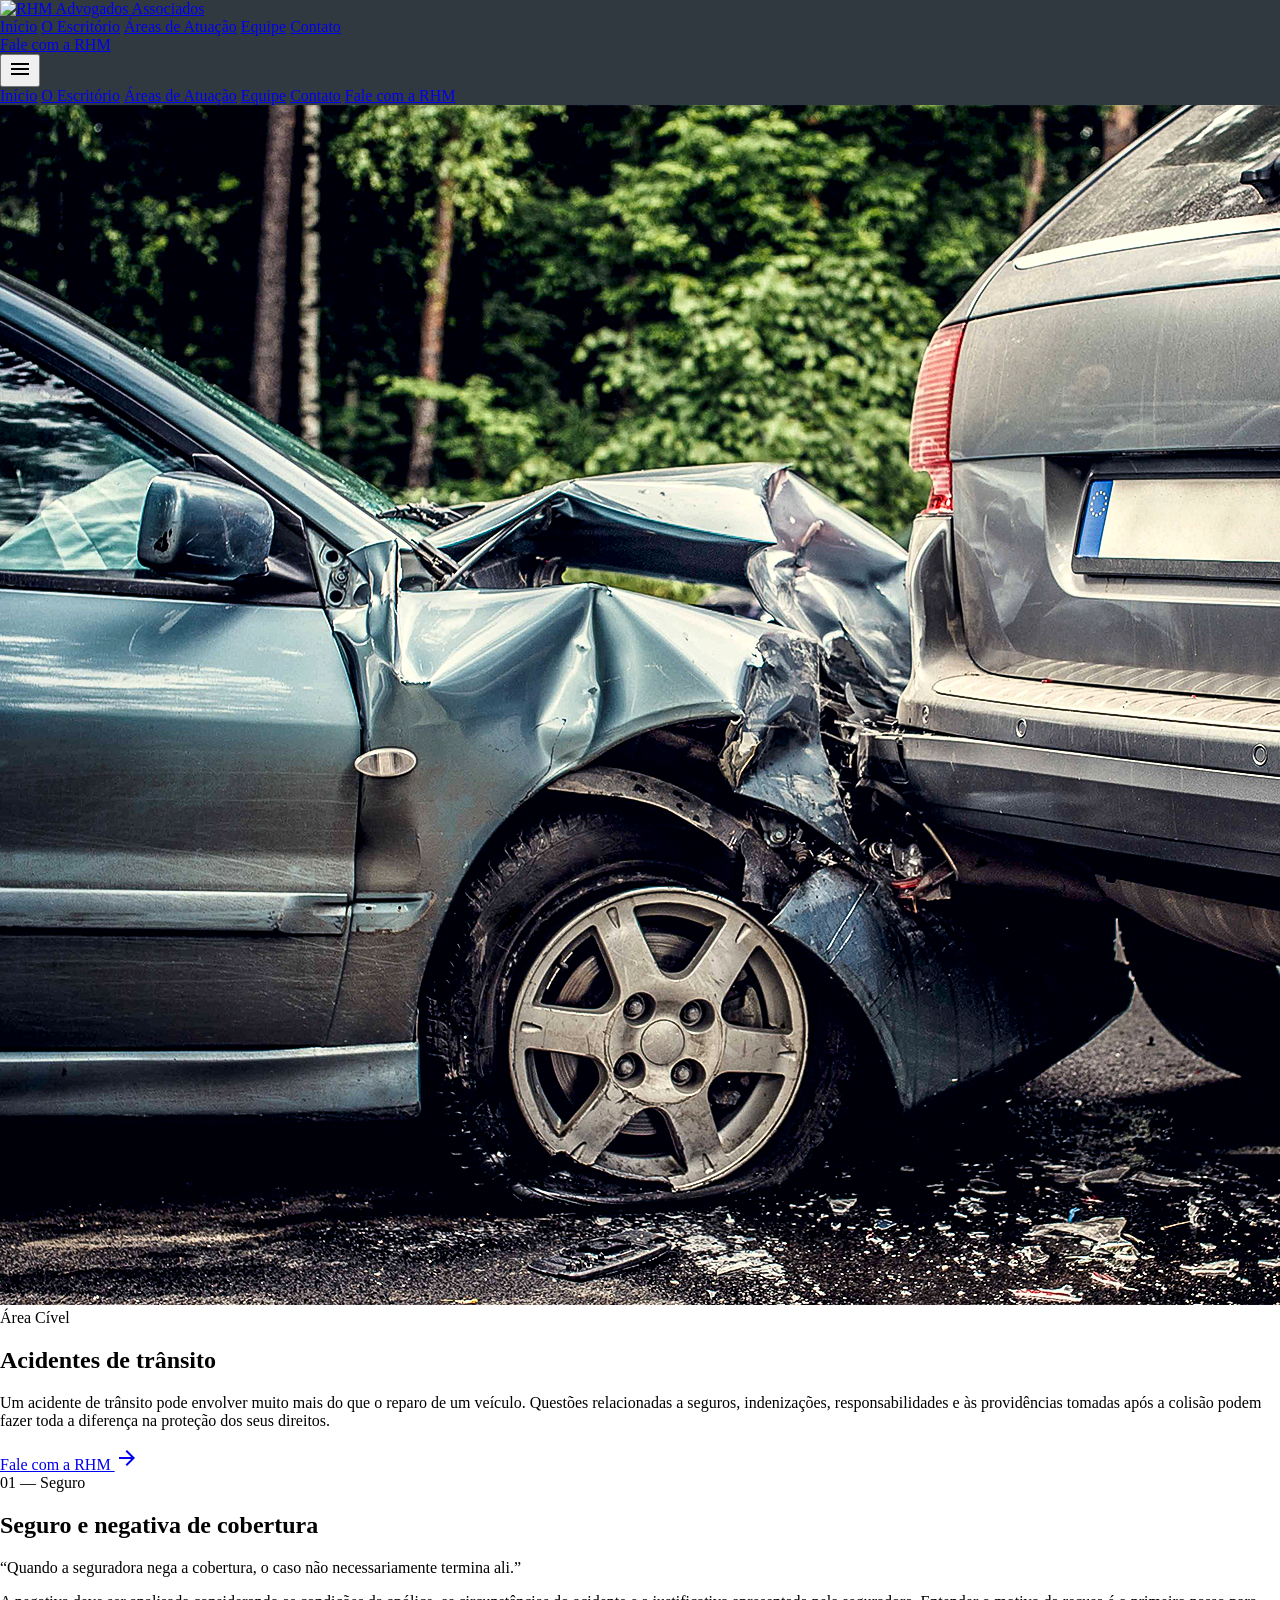
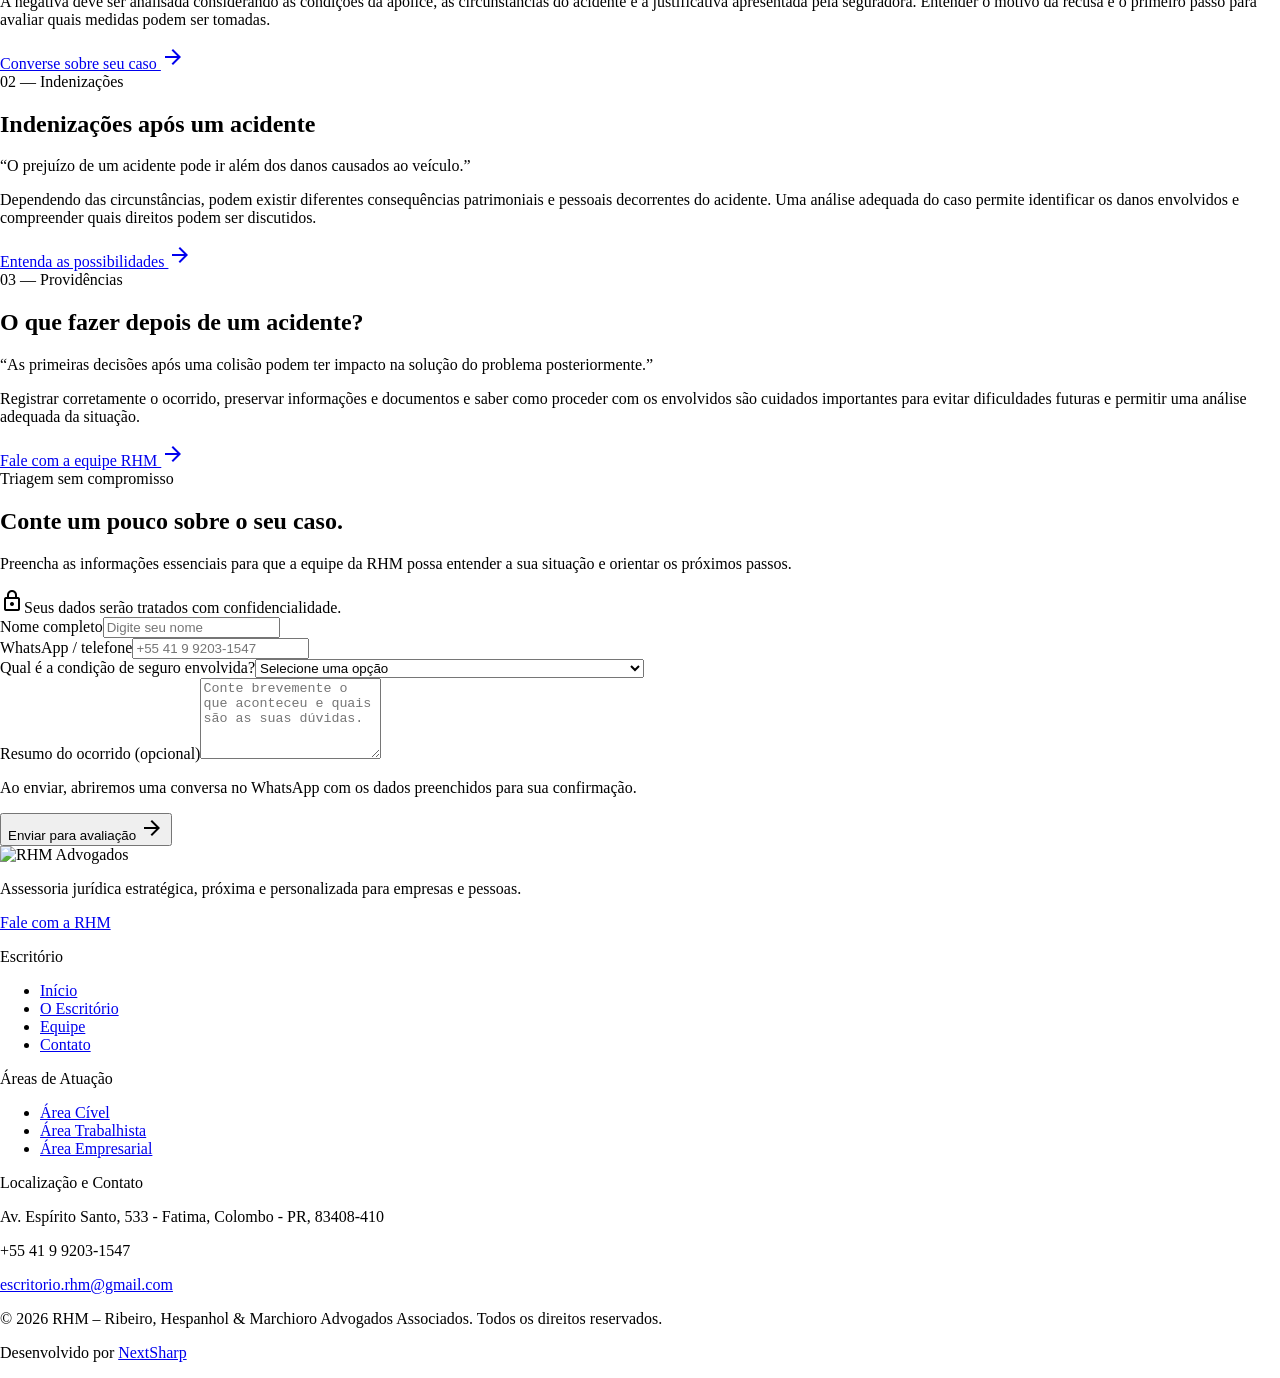
==== acidentes-transito.html @ 9a5691c4 "Atualiza imagens e simplifica página de acidentes" ====
<!DOCTYPE html>

<html class="dark" lang="pt-BR"><head><meta charset="utf-8"/><meta content="width=device-width, initial-scale=1.0" name="viewport"/><meta content="web_standard" name="shell-type"/><link href="https://fonts.googleapis.com/css2?family=Libre+Caslon+Text:ital,wght@0,400;0,700;1,400&amp;family=Hanken+Grotesk:wght@400;500;600;700&amp;display=swap" rel="stylesheet"/><link href="https://fonts.googleapis.com/css2?family=Material+Symbols+Outlined:opsz,wght,FILL,GRAD@20..48,100..700,0..1,-50..200" rel="stylesheet"/>
<link href="https://fonts.googleapis.com/css2?family=Material+Symbols+Outlined:wght,FILL@100..700,0..1&amp;display=swap" rel="stylesheet"/><style>@layer base{html,body{margin:0;padding:0;}body{overscroll-behavior:none;}main>:first-child{margin-top:0!important;}main>:last-child{margin-bottom:0!important;}}::-webkit-scrollbar{display:none;}</style><script src="https://cdn.tailwindcss.com"></script><script id="tailwind-config">tailwind.config={darkMode:"class",theme:{extend:{colors:{"on-secondary-fixed":"#151c22","secondary-fixed":"#dce3eb","primary":"#ffb86e","surface":"#0b141b","on-background":"#dae4ed","secondary-fixed-dim":"#c0c7ce","tertiary-container":"#a8a9a9","surface-variant":"#2d363d","inverse-primary":"#8a5100","inverse-on-surface":"#283139","tertiary":"#c6c6c7","primary-fixed":"#ffdcbd","on-primary-container":"#5c3400","surface-container-highest":"#2d363d","primary-container":"#f39200","outline":"#a28d7a","on-tertiary-fixed":"#1a1c1c","on-primary":"#492900","on-secondary":"#2a3137","on-error":"#690005","surface-container":"#182128","surface-bright":"#313a42","on-tertiary-fixed-variant":"#454747","on-secondary-container":"#afb6bd","primary-fixed-dim":"#ffb86e","surface-dim":"#0b141b","on-tertiary-container":"#3c3e3e","on-primary-fixed":"#2c1600","surface-tint":"#ffb86e","tertiary-fixed":"#e2e2e2","secondary-container":"#41484e","on-secondary-fixed-variant":"#41484e","tertiary-fixed-dim":"#c6c6c7","error":"#ffb4ab","on-error-container":"#ffdad6","on-primary-fixed-variant":"#693c00","outline-variant":"#544434","background":"#0b141b","surface-container-lowest":"#060f16","surface-container-low":"#141d24","inverse-surface":"#dae4ed","surface-container-high":"#222b32","on-surface":"#dae4ed","secondary":"#c0c7ce","on-surface-variant":"#dac2ae","error-container":"#93000a","on-tertiary":"#2f3131"},borderRadius:{DEFAULT:"0.25rem",lg:"0.5rem",xl:"0.75rem",full:"9999px"},spacing:{"section-padding-vertical":"120px",gutter:"32px","stack-gap-lg":"48px","stack-gap-md":"24px","container-max":"1280px","stack-gap-sm":"12px"},fontFamily:{"headline-md":["Libre Caslon Text"],"label-caps":["Hanken Grotesk"],"body-lg":["Hanken Grotesk"],"display-lg-mobile":["Libre Caslon Text"],"body-md":["Hanken Grotesk"],"display-lg":["Libre Caslon Text"],"headline-sm":["Libre Caslon Text"]},fontSize:{"headline-md":["40px",{lineHeight:"1.2",fontWeight:"400"}],"label-caps":["12px",{lineHeight:"1.2",letterSpacing:"0.1em",fontWeight:"700"}],"body-lg":["18px",{lineHeight:"1.6",fontWeight:"400"}],"display-lg-mobile":["36px",{lineHeight:"1.2",fontWeight:"400"}],"body-md":["16px",{lineHeight:"1.6",fontWeight:"400"}],"display-lg":["56px",{lineHeight:"1.1",letterSpacing:"-0.02em",fontWeight:"400"}],"headline-sm":["28px",{lineHeight:"1.3",fontWeight:"400"}]}}}}</script><script src="./assets/site-config.js" defer></script><script src="./assets/app.js" defer></script><style>.glass-panel{background:rgba(14,23,31,.85);backdrop-filter:blur(12px)}</style></head><body class="bg-surface font-body-md text-on-surface antialiased"><!-- Top Fixed Header -->
<header class="fixed top-0 inset-x-0 z-50 glass-panel border-b border-white/10 transition-all duration-300">
<div class="max-w-7xl mx-auto px-6 h-20 flex items-center justify-between">
<a class="flex items-center gap-3" href="index.html#inicio">
<img alt="RHM Advogados Associados" class="h-14 md:h-16 w-auto object-contain" src="https://lh3.googleusercontent.com/aida-public/[base64]">
</a>
<!-- Desktop Nav -->
<nav class="hidden md:flex items-center gap-8 text-sm font-medium tracking-wide">
<a class="text-slate-200 hover:text-[#f39200] transition-colors" href="index.html#inicio">Início</a>
<a class="text-slate-300 hover:text-[#f39200] transition-colors" href="index.html#escritorio">O Escritório</a>
<a class="text-slate-300 hover:text-[#f39200] transition-colors" href="index.html#areas-de-atuacao">Áreas de Atuação</a>
<a class="text-slate-300 hover:text-[#f39200] transition-colors" href="index.html#equipe">Equipe</a>
<a class="text-slate-300 hover:text-[#f39200] transition-colors" href="index.html#contato">Contato</a>
</nav>
<!-- CTA Header -->
<div class="hidden sm:flex items-center">
<a class="px-5 py-2.5 rounded text-sm font-semibold text-white bg-[#d86017] hover:bg-[#ba4801] shadow-lg shadow-[#d86017]/20 transition-all" href="index.html#contato" data-whatsapp-cta>
                Fale com a RHM
            </a>
</div>
<!-- Mobile Menu Toggle -->
<button aria-label="Abrir menu" class="md:hidden text-slate-300 hover:text-white p-2" id="mobile-toggle">
<span class="material-symbols-outlined text-3xl">menu</span>
</button>
</div>
<!-- Mobile Dropdown -->
<div class="hidden md:hidden bg-[#060f16] border-b border-white/10 px-6 py-5 space-y-4" id="mobile-menu">
<a class="block text-slate-200 hover:text-[#f39200]" href="index.html#inicio">Início</a>
<a class="block text-slate-300 hover:text-[#f39200]" href="index.html#escritorio">O Escritório</a>
<a class="block text-slate-300 hover:text-[#f39200]" href="index.html#areas-de-atuacao">Áreas de Atuação</a>
<a class="block text-slate-300 hover:text-[#f39200]" href="index.html#equipe">Equipe</a>
<a class="block text-slate-300 hover:text-[#f39200]" href="index.html#contato">Contato</a>
<a class="inline-block px-5 py-2.5 text-center w-full rounded text-sm font-semibold text-white bg-[#d86017]" href="index.html#contato" data-whatsapp-cta>Fale com a RHM</a>
</div>
</header><main class="w-full pt-20 bg-[#0b141b]">
  <section class="relative overflow-hidden border-b border-white/10">
    <img alt="Acidente de trânsito em via urbana" class="absolute inset-0 h-full w-full object-cover opacity-35" src="assets/areas-de-atuacao/acidentes-transito.png">
    <div class="absolute inset-0 bg-gradient-to-r from-[#060f16] via-[#060f16]/90 to-[#060f16]/50"></div>
    <div class="relative max-w-7xl mx-auto px-6 py-24 lg:py-32">
      <div class="max-w-3xl">
        <span class="text-xs font-bold uppercase tracking-widest text-[#f39200]">Área Cível</span>
        <h1 class="mt-4 font-serif text-4xl sm:text-5xl lg:text-6xl leading-tight text-white">Acidentes de trânsito</h1>
        <div class="mt-7 w-16 h-1 bg-[#d86017]"></div>
        <p class="mt-7 max-w-2xl text-lg sm:text-xl leading-relaxed text-slate-200">Um acidente de trânsito pode envolver muito mais do que o reparo de um veículo. Questões relacionadas a seguros, indenizações, responsabilidades e às providências tomadas após a colisão podem fazer toda a diferença na proteção dos seus direitos.</p>
        <a class="inline-flex mt-10 items-center gap-2 px-7 py-3.5 rounded bg-[#d86017] hover:bg-[#ba4801] text-white font-semibold transition-all shadow-lg shadow-[#d86017]/25" href="index.html#contato" data-whatsapp-cta>Fale com a RHM <span class="material-symbols-outlined text-base">arrow_forward</span></a>
      </div>
    </div>
  </section>

  <section class="bg-white text-[#0f172a] py-20 lg:py-28">
    <div class="max-w-4xl mx-auto px-6">
      <div class="max-w-3xl">
        <span class="text-xs font-bold uppercase tracking-widest text-[#d86017]">01 — Seguro</span>
        <h2 class="font-serif text-3xl sm:text-4xl leading-tight mt-4">Seguro e negativa de cobertura</h2>
        <p class="font-serif text-xl sm:text-2xl leading-relaxed text-slate-700 mt-7">“Quando a seguradora nega a cobertura, o caso não necessariamente termina ali.”</p>
        <p class="text-slate-600 leading-relaxed text-base sm:text-lg mt-6">A negativa deve ser analisada considerando as condições da apólice, as circunstâncias do acidente e a justificativa apresentada pela seguradora. Entender o motivo da recusa é o primeiro passo para avaliar quais medidas podem ser tomadas.</p>
        <a class="inline-flex mt-8 items-center gap-2 text-sm font-semibold text-[#d86017] hover:text-[#0f172a] transition-colors" href="index.html#contato" data-whatsapp-cta>Converse sobre seu caso <span class="material-symbols-outlined text-base">arrow_forward</span></a>
      </div>
    </div>
  </section>

  <section class="py-20 lg:py-28 bg-[#141d24] border-y border-white/10">
    <div class="max-w-4xl mx-auto px-6">
      <div class="max-w-3xl">
        <span class="text-xs font-bold uppercase tracking-widest text-[#f39200]">02 — Indenizações</span>
        <h2 class="font-serif text-3xl sm:text-4xl leading-tight text-white mt-4">Indenizações após um acidente</h2>
        <p class="font-serif text-xl sm:text-2xl leading-relaxed text-slate-200 mt-7">“O prejuízo de um acidente pode ir além dos danos causados ao veículo.”</p>
        <p class="text-slate-400 leading-relaxed text-base sm:text-lg mt-6">Dependendo das circunstâncias, podem existir diferentes consequências patrimoniais e pessoais decorrentes do acidente. Uma análise adequada do caso permite identificar os danos envolvidos e compreender quais direitos podem ser discutidos.</p>
        <a class="inline-flex mt-8 items-center gap-2 text-sm font-semibold text-[#f39200] hover:text-white transition-colors" href="index.html#contato" data-whatsapp-cta>Entenda as possibilidades <span class="material-symbols-outlined text-base">arrow_forward</span></a>
      </div>
    </div>
  </section>

  <section class="bg-white text-[#0f172a] py-20 lg:py-28">
    <div class="max-w-4xl mx-auto px-6">
      <div class="max-w-3xl">
        <span class="text-xs font-bold uppercase tracking-widest text-[#d86017]">03 — Providências</span>
        <h2 class="font-serif text-3xl sm:text-4xl leading-tight mt-4">O que fazer depois de um acidente?</h2>
        <p class="font-serif text-xl sm:text-2xl leading-relaxed text-slate-700 mt-7">“As primeiras decisões após uma colisão podem ter impacto na solução do problema posteriormente.”</p>
        <p class="text-slate-600 leading-relaxed text-base sm:text-lg mt-6">Registrar corretamente o ocorrido, preservar informações e documentos e saber como proceder com os envolvidos são cuidados importantes para evitar dificuldades futuras e permitir uma análise adequada da situação.</p>
        <a class="inline-flex mt-8 items-center gap-2 text-sm font-semibold text-[#d86017] hover:text-[#0f172a] transition-colors" href="index.html#contato" data-whatsapp-cta>Fale com a equipe RHM <span class="material-symbols-outlined text-base">arrow_forward</span></a>
      </div>
    </div>
  </section>

  <section class="bg-[#060f16] py-20 lg:py-24 border-t border-white/10" id="triagem">
    <div class="max-w-5xl mx-auto px-6">
      <div class="grid grid-cols-1 lg:grid-cols-12 gap-10 lg:gap-16 items-start">
        <div class="lg:col-span-5 lg:sticky lg:top-28">
          <span class="text-xs font-bold uppercase tracking-widest text-[#f39200]">Triagem sem compromisso</span>
          <h2 class="font-serif text-3xl sm:text-4xl text-white leading-tight mt-4">Conte um pouco sobre o seu caso.</h2>
          <p class="text-slate-400 leading-relaxed mt-5">Preencha as informações essenciais para que a equipe da RHM possa entender a sua situação e orientar os próximos passos.</p>
          <div class="mt-8 flex gap-3 text-sm text-slate-300"><span class="material-symbols-outlined text-[#f39200]">lock</span><span>Seus dados serão tratados com confidencialidade.</span></div>
        </div>
        <div class="lg:col-span-7 bg-[#141d24] border border-[#25323d] rounded-xl p-6 sm:p-8 shadow-2xl">
          <form class="space-y-5" id="contact-form" novalidate>
            <div class="grid grid-cols-1 sm:grid-cols-2 gap-5">
              <div><label class="block text-xs font-semibold uppercase tracking-wider text-slate-300 mb-2" for="nome">Nome completo</label><input class="w-full bg-[#0b141b] border border-[#25323d] rounded px-4 py-3 text-sm text-white placeholder-slate-500 focus:outline-none focus:border-[#d86017]" id="nome" name="Nome" placeholder="Digite seu nome" required type="text"></div>
              <div><label class="block text-xs font-semibold uppercase tracking-wider text-slate-300 mb-2" for="telefone">WhatsApp / telefone</label><input class="w-full bg-[#0b141b] border border-[#25323d] rounded px-4 py-3 text-sm text-white placeholder-slate-500 focus:outline-none focus:border-[#d86017]" id="telefone" name="Telefone" placeholder="+55 41 9 9203-1547" required type="tel"></div>
            </div>
            <div><label class="block text-xs font-semibold uppercase tracking-wider text-slate-300 mb-2" for="insuranceStatus">Qual é a condição de seguro envolvida?</label><select class="w-full bg-[#0b141b] border border-[#25323d] rounded px-4 py-3 text-sm text-white focus:outline-none focus:border-[#d86017]" id="insuranceStatus" name="Condição de seguro" required><option disabled selected value="">Selecione uma opção</option><option value="Seguro do terceiro com recusa ou atraso">O causador possui seguro que recusa ou atrasa o pagamento</option><option value="Seguro próprio com valor insuficiente">Tenho seguro próprio, mas o valor oferecido é insuficiente</option><option value="Nenhum seguro privado">Nenhum dos envolvidos possui seguro privado</option><option value="DPVAT / danos pessoais">Preciso de orientação sobre DPVAT / danos pessoais</option><option value="Outro">Outro</option></select></div>
            <div><label class="block text-xs font-semibold uppercase tracking-wider text-slate-300 mb-2" for="mensagem">Resumo do ocorrido <span class="normal-case tracking-normal text-slate-500">(opcional)</span></label><textarea class="w-full bg-[#0b141b] border border-[#25323d] rounded px-4 py-3 text-sm text-white placeholder-slate-500 focus:outline-none focus:border-[#d86017]" id="mensagem" name="Mensagem" placeholder="Conte brevemente o que aconteceu e quais são as suas dúvidas." rows="5"></textarea></div>
            <p id="form-notice" class="text-xs text-slate-400">Ao enviar, abriremos uma conversa no WhatsApp com os dados preenchidos para sua confirmação.</p>
            <p id="contact-status" class="text-sm text-[#f39200]" hidden aria-live="polite"></p>
            <button class="w-full inline-flex items-center justify-center gap-2 px-6 py-3.5 rounded bg-[#d86017] hover:bg-[#ba4801] text-white font-semibold transition-all" type="submit">Enviar para avaliação <span class="material-symbols-outlined text-base">arrow_forward</span></button>
          </form>
        </div>
      </div>
    </div>
  </section>
</main><!-- Footer -->
<footer class="bg-[#060f16] border-t border-white/10 pt-16 pb-10">
<div class="max-w-7xl mx-auto px-6">
<div class="grid grid-cols-1 md:grid-cols-12 gap-10 pb-12 border-b border-white/10">
<!-- Brand Column -->
<div class="md:col-span-4 space-y-4">
<img alt="RHM Advogados" class="h-12 w-auto object-contain" src="https://lh3.googleusercontent.com/aida-public/[base64]">
<p class="text-slate-400 text-sm leading-relaxed max-w-sm">
                    Assessoria jurídica estratégica, próxima e personalizada para empresas e pessoas.
                </p>
<div class="pt-2">
<a class="inline-block px-5 py-2 rounded text-xs font-semibold text-white bg-[#d86017] hover:bg-[#ba4801] transition-colors" href="index.html#contato" data-whatsapp-cta>
                        Fale com a RHM
                    </a>
</div>
</div>
<!-- Navegação -->
<div class="md:col-span-2 space-y-3">
<p class="text-xs font-bold uppercase tracking-wider text-white">Escritório</p>
<ul class="space-y-2 text-sm text-slate-400">
<li class=""><a class="hover:text-[#f39200] transition-colors" href="index.html#inicio">Início</a></li>
<li class=""><a class="hover:text-[#f39200] transition-colors" href="index.html#escritorio">O Escritório</a></li>
<li class=""><a class="hover:text-[#f39200] transition-colors" href="index.html#equipe">Equipe</a></li>
<li class=""><a class="hover:text-[#f39200] transition-colors" href="index.html#contato">Contato</a></li>
</ul>
</div>
<!-- Áreas de Atuação -->
<div class="md:col-span-3 space-y-3">
<p class="text-xs font-bold uppercase tracking-wider text-white">Áreas de Atuação</p>
<ul class="space-y-2 text-sm text-slate-400">
<li class=""><a class="hover:text-[#f39200] transition-colors" href="index.html#areas-de-atuacao">Área Cível</a></li>
<li class=""><a class="hover:text-[#f39200] transition-colors" href="index.html#areas-de-atuacao">Área Trabalhista</a></li>
<li class=""><a class="hover:text-[#f39200] transition-colors" href="index.html#areas-de-atuacao">Área Empresarial</a></li>
</ul>
</div>
<!-- Contato Direto -->
<div class="md:col-span-3 space-y-3 text-sm text-slate-400">
<p class="text-xs font-bold uppercase tracking-wider text-white">Localização e Contato</p>
<p class="leading-relaxed">Av. Espírito Santo, 533 - Fatima, Colombo - PR, 83408-410</p>
<p class="text-slate-300 font-medium">+55 41 9 9203-1547</p>
<p class=""><a class="hover:text-[#f39200] transition-colors" href="mailto:escritorio.rhm@gmail.com">escritorio.rhm@gmail.com</a></p>
</div>
</div>
<!-- Bottom Line -->
<div class="pt-8 text-center text-xs text-slate-500 space-y-2">
<p class="">© 2026 RHM – Ribeiro, Hespanhol &amp; Marchioro Advogados Associados. Todos os direitos reservados.</p>
<p class="">Desenvolvido por <a class="text-[#00a3e0] hover:underline font-medium" href="https://nextsharp.com.br/" rel="noopener noreferrer" target="_blank">NextSharp</a></p>
</div>
</div>
</footer><script>document.addEventListener("DOMContentLoaded",()=>{const toggle=document.getElementById("mobile-toggle"),menu=document.getElementById("mobile-menu");if(toggle&&menu){toggle.addEventListener("click",()=>menu.classList.toggle("hidden"));menu.querySelectorAll("a").forEach(link=>link.addEventListener("click",()=>menu.classList.add("hidden")));}});</script></body></html>
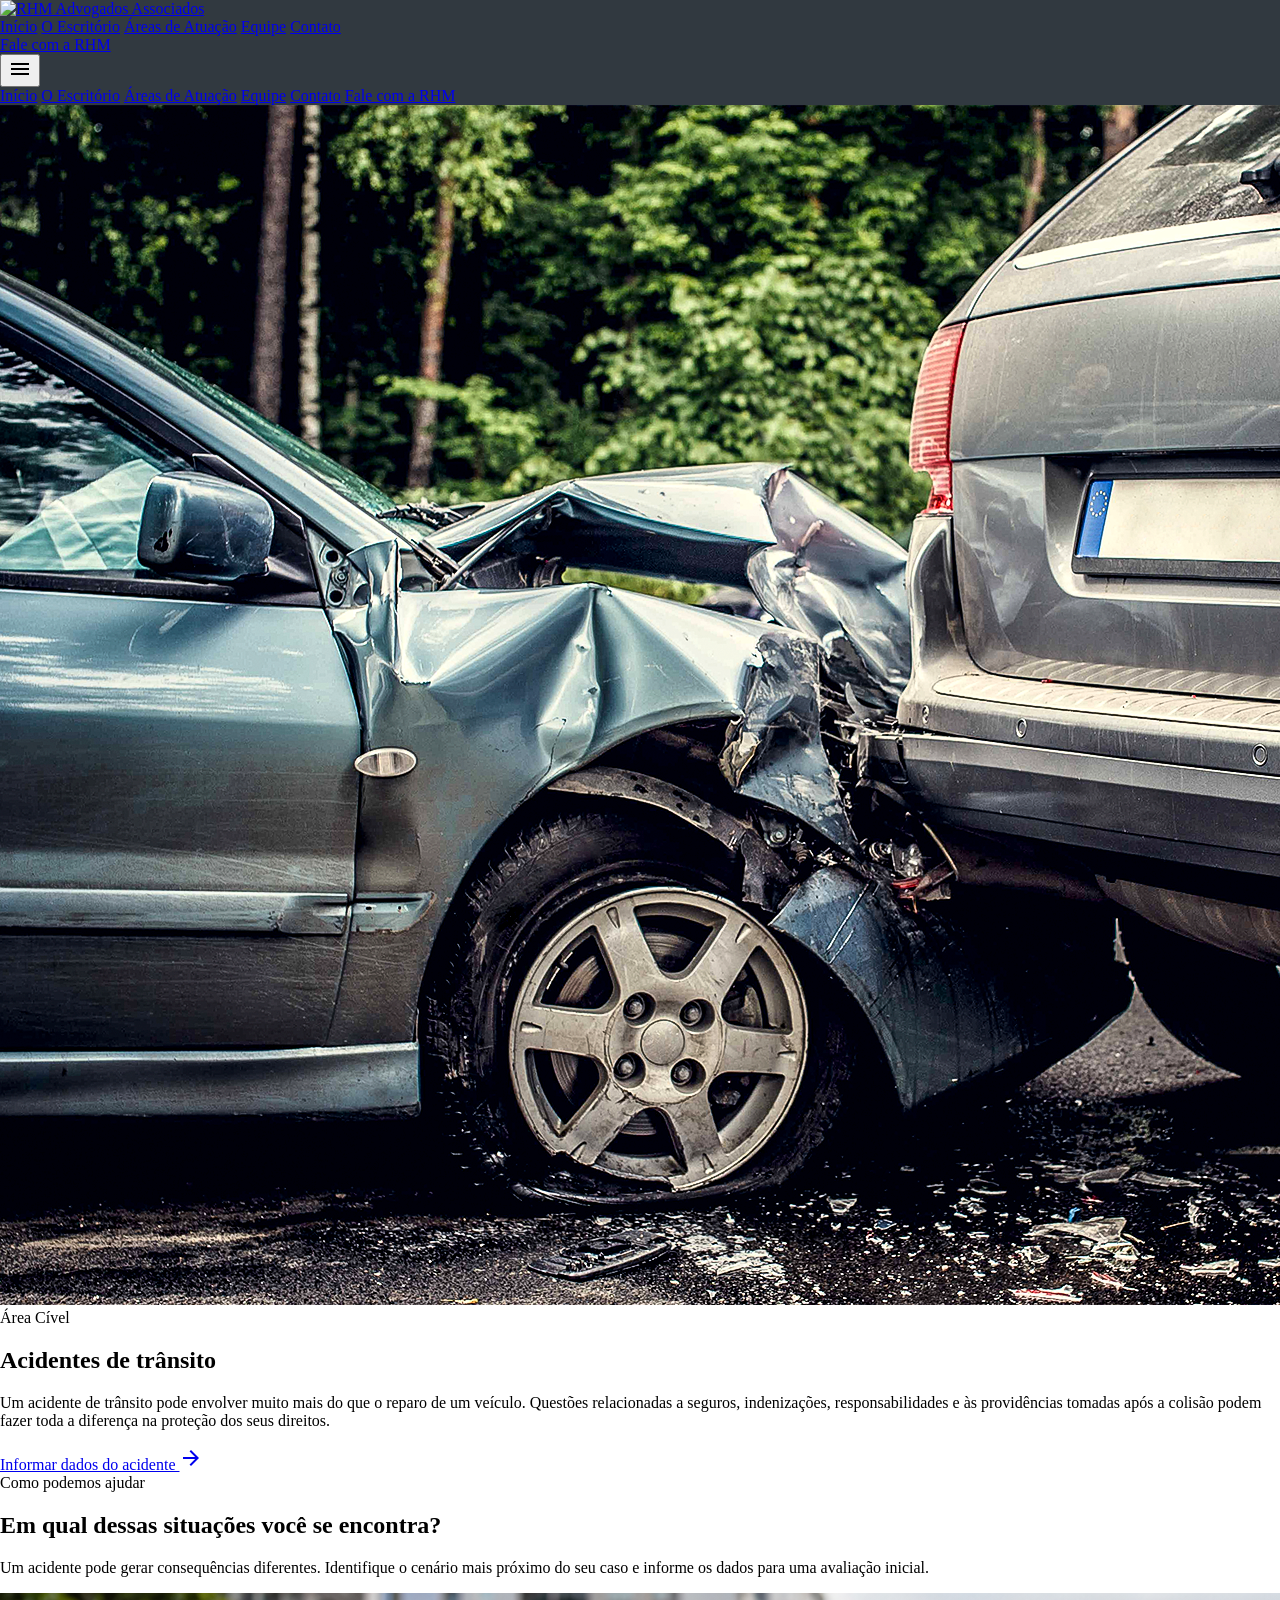
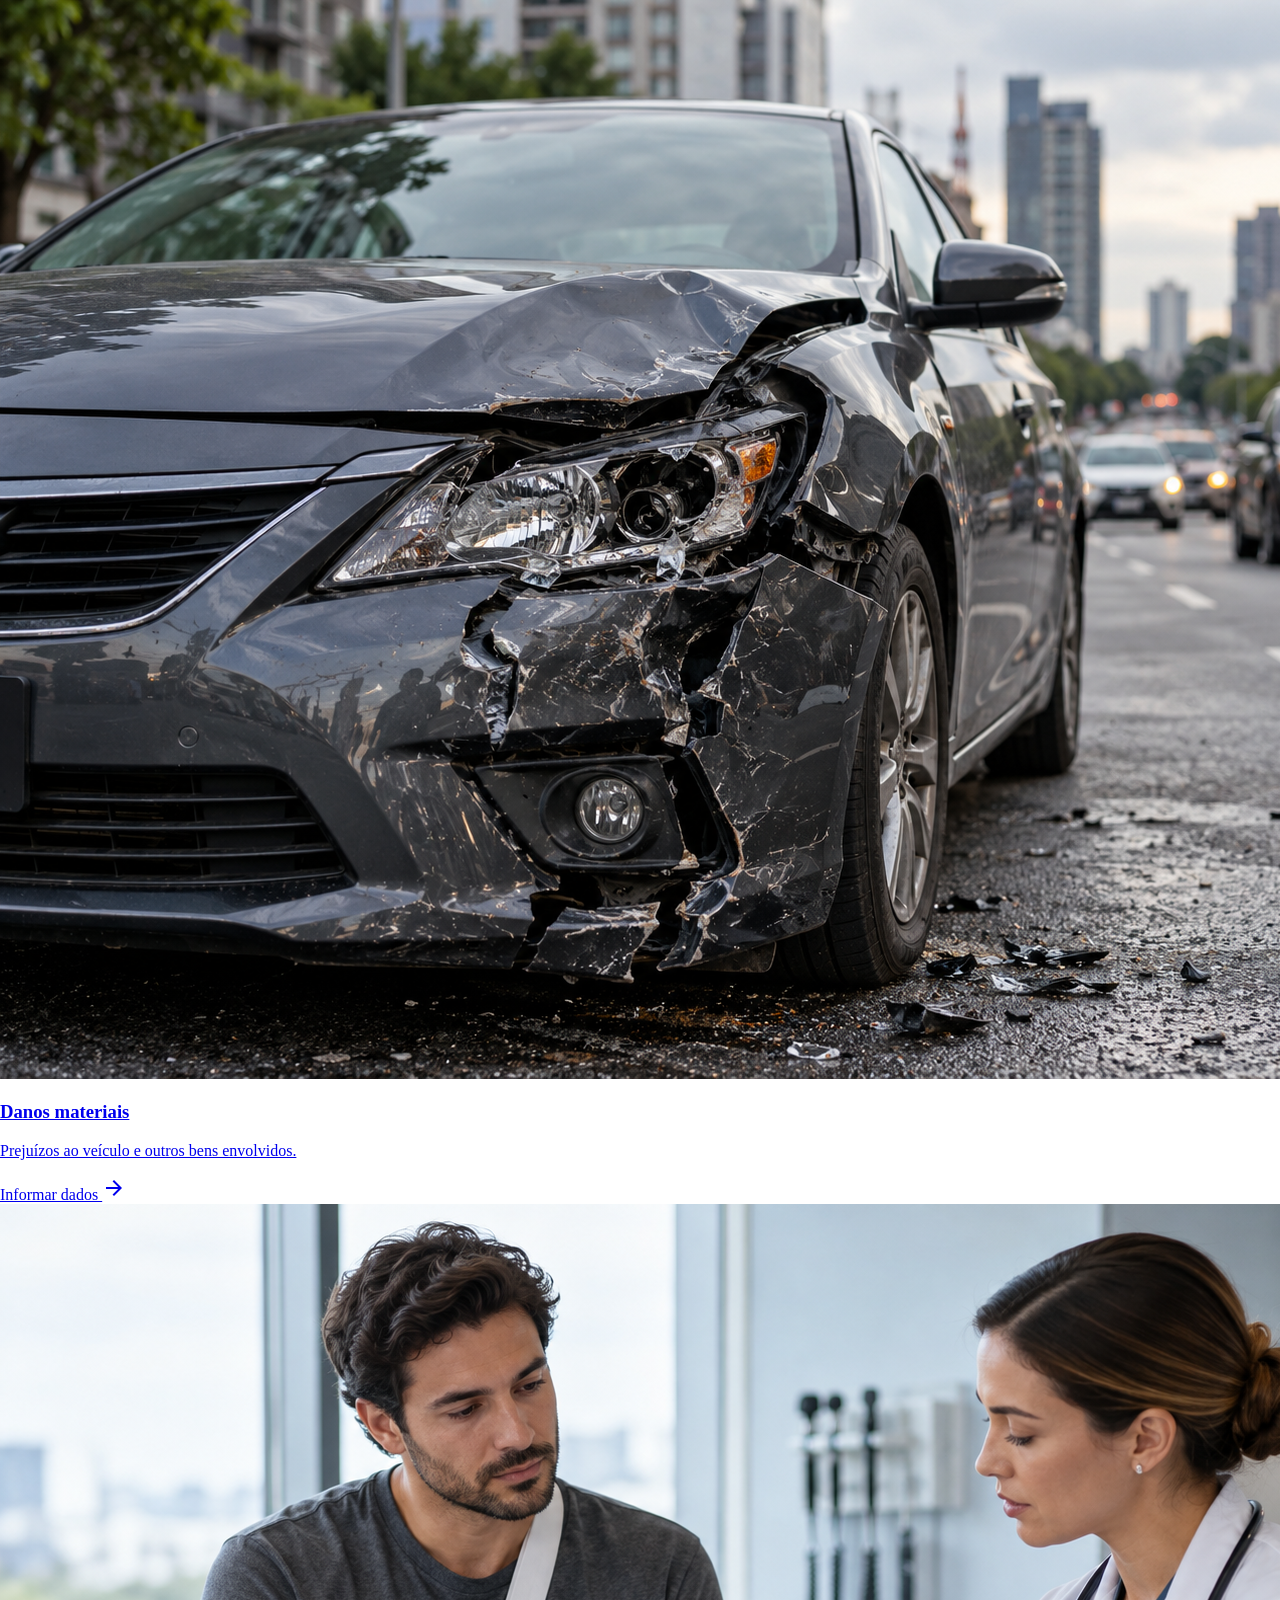
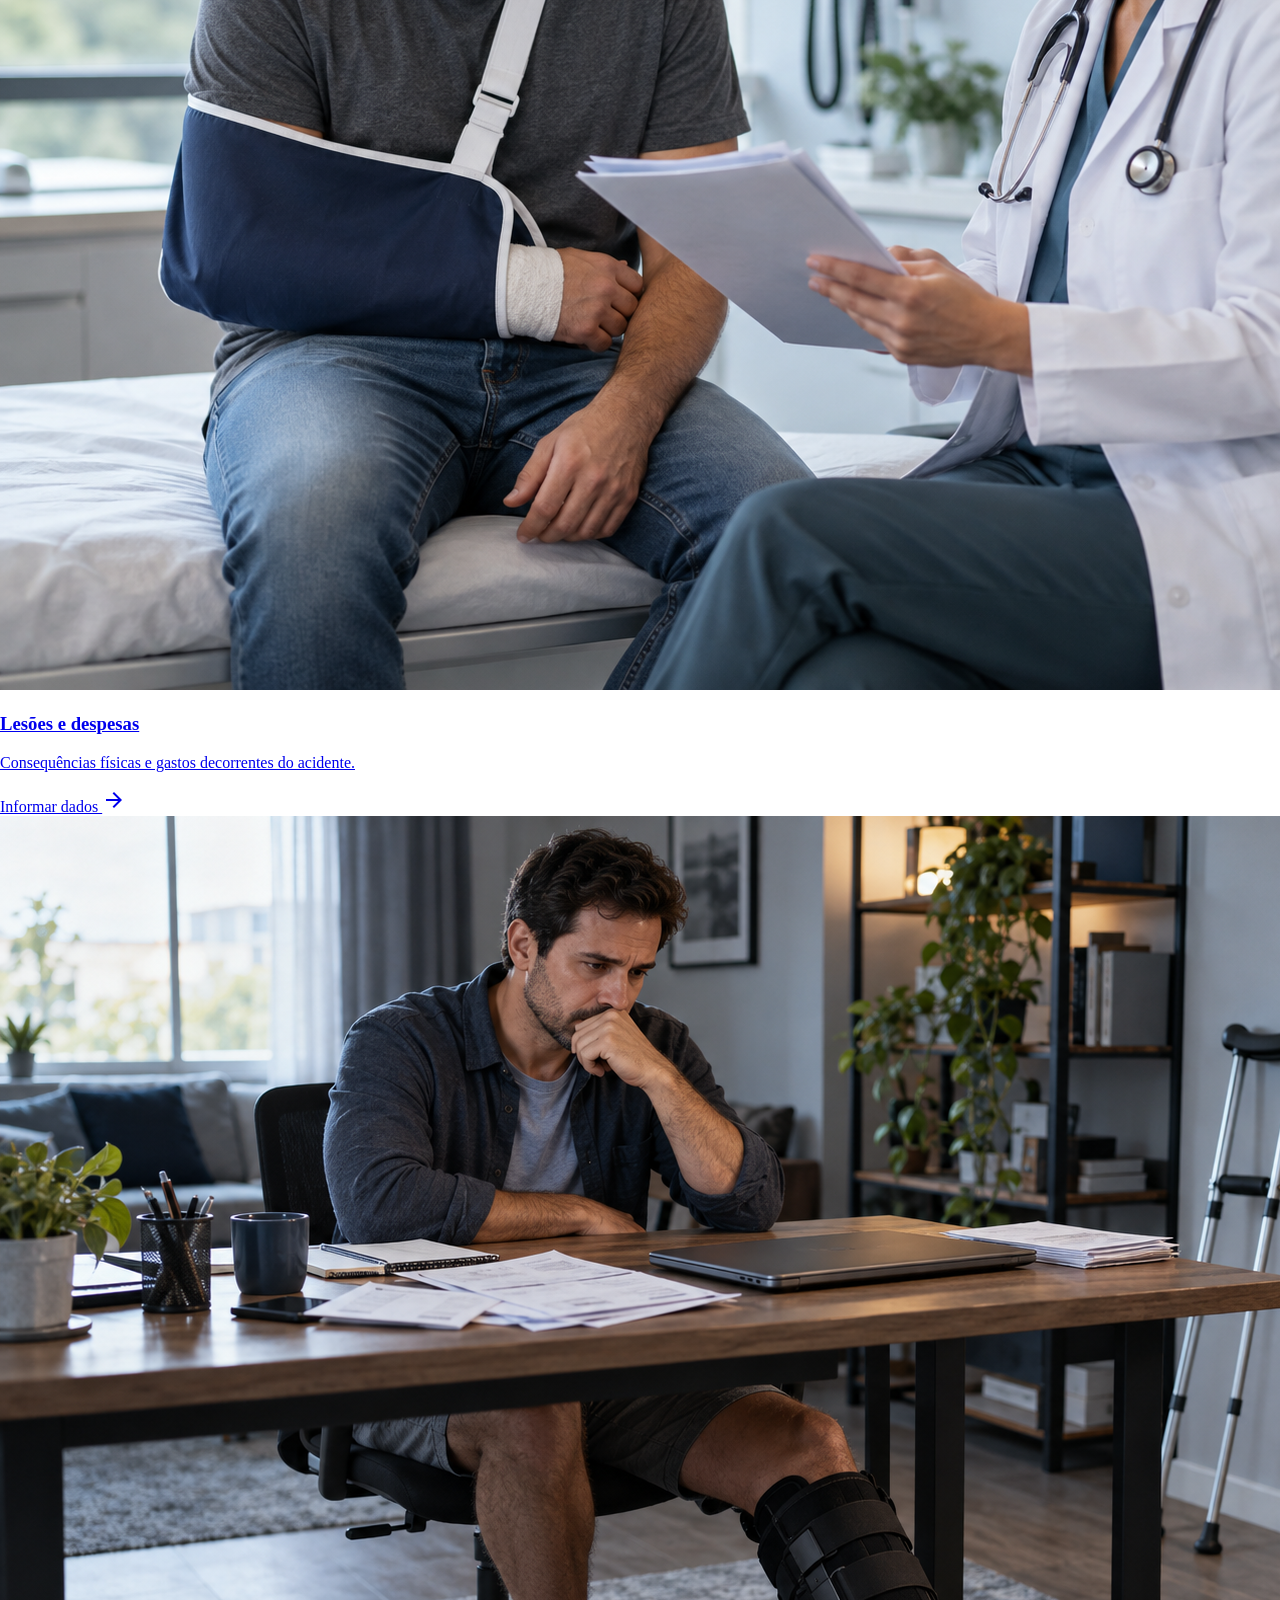
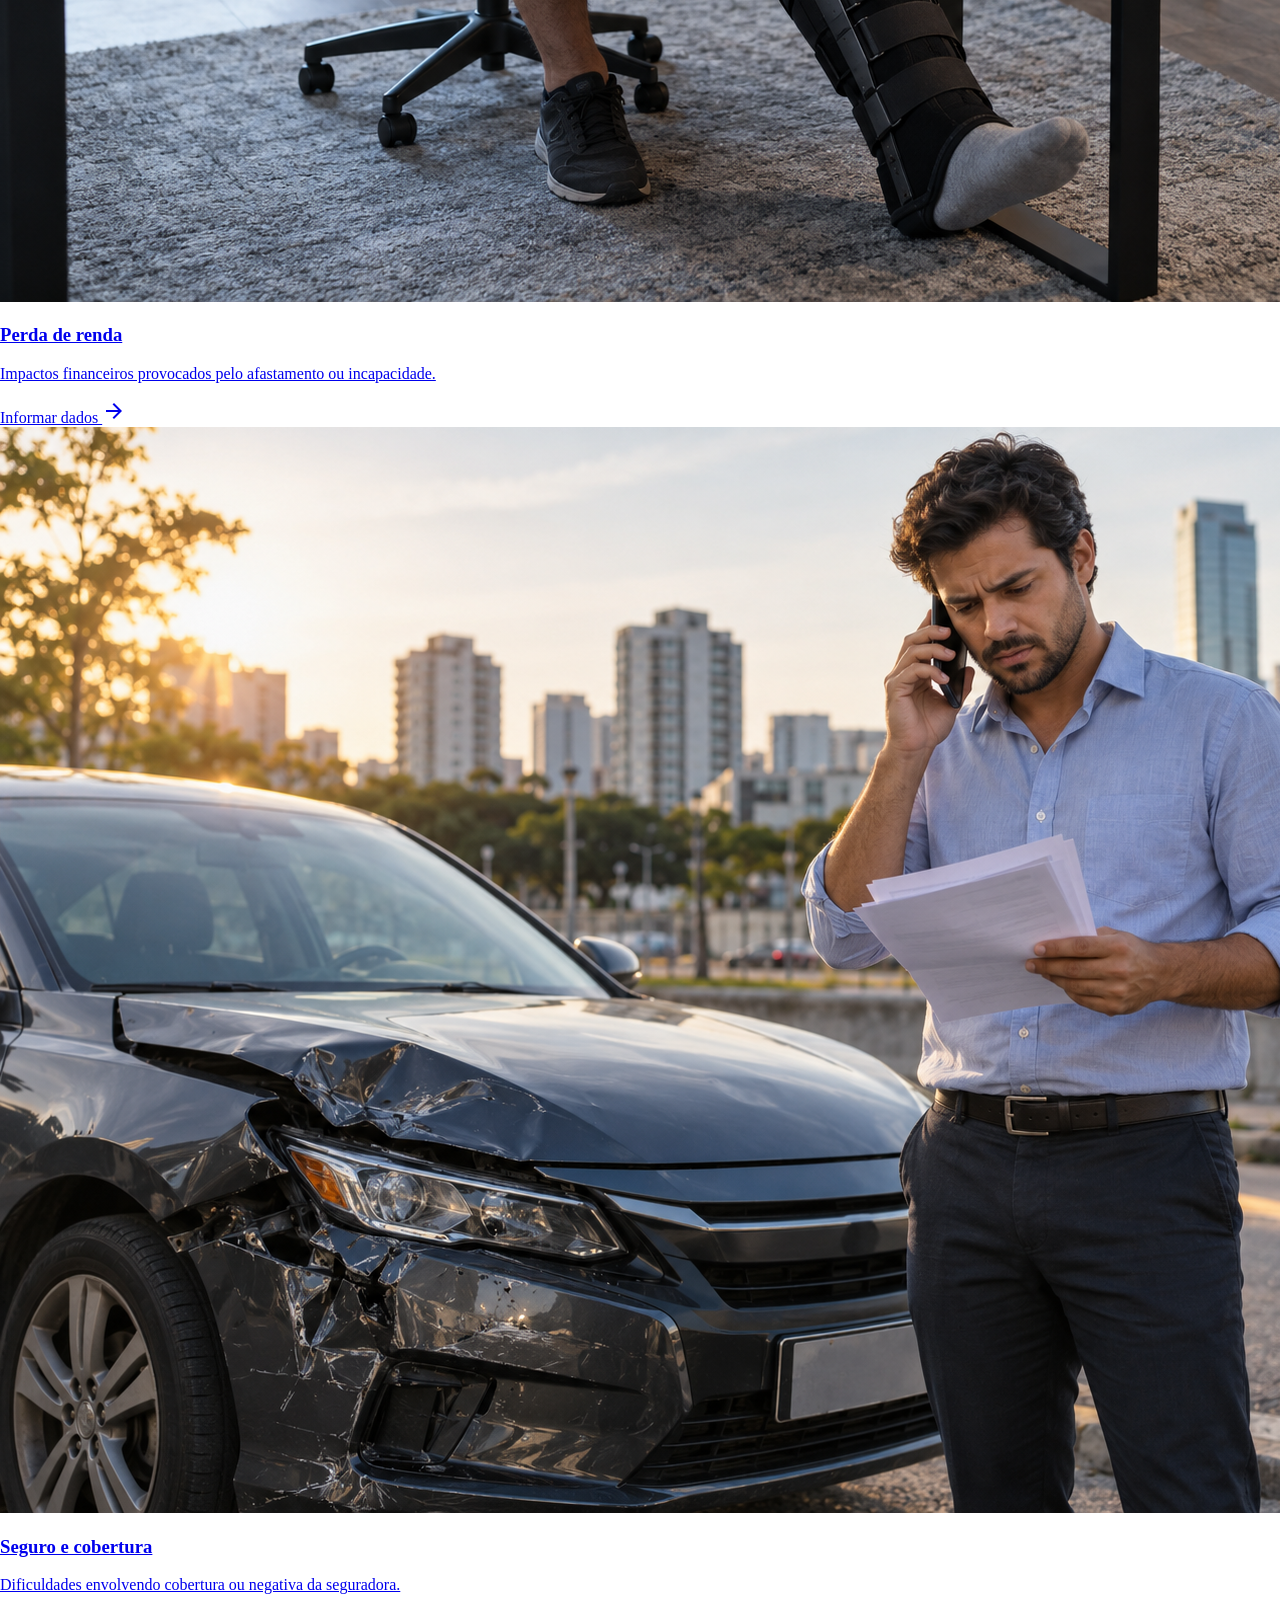
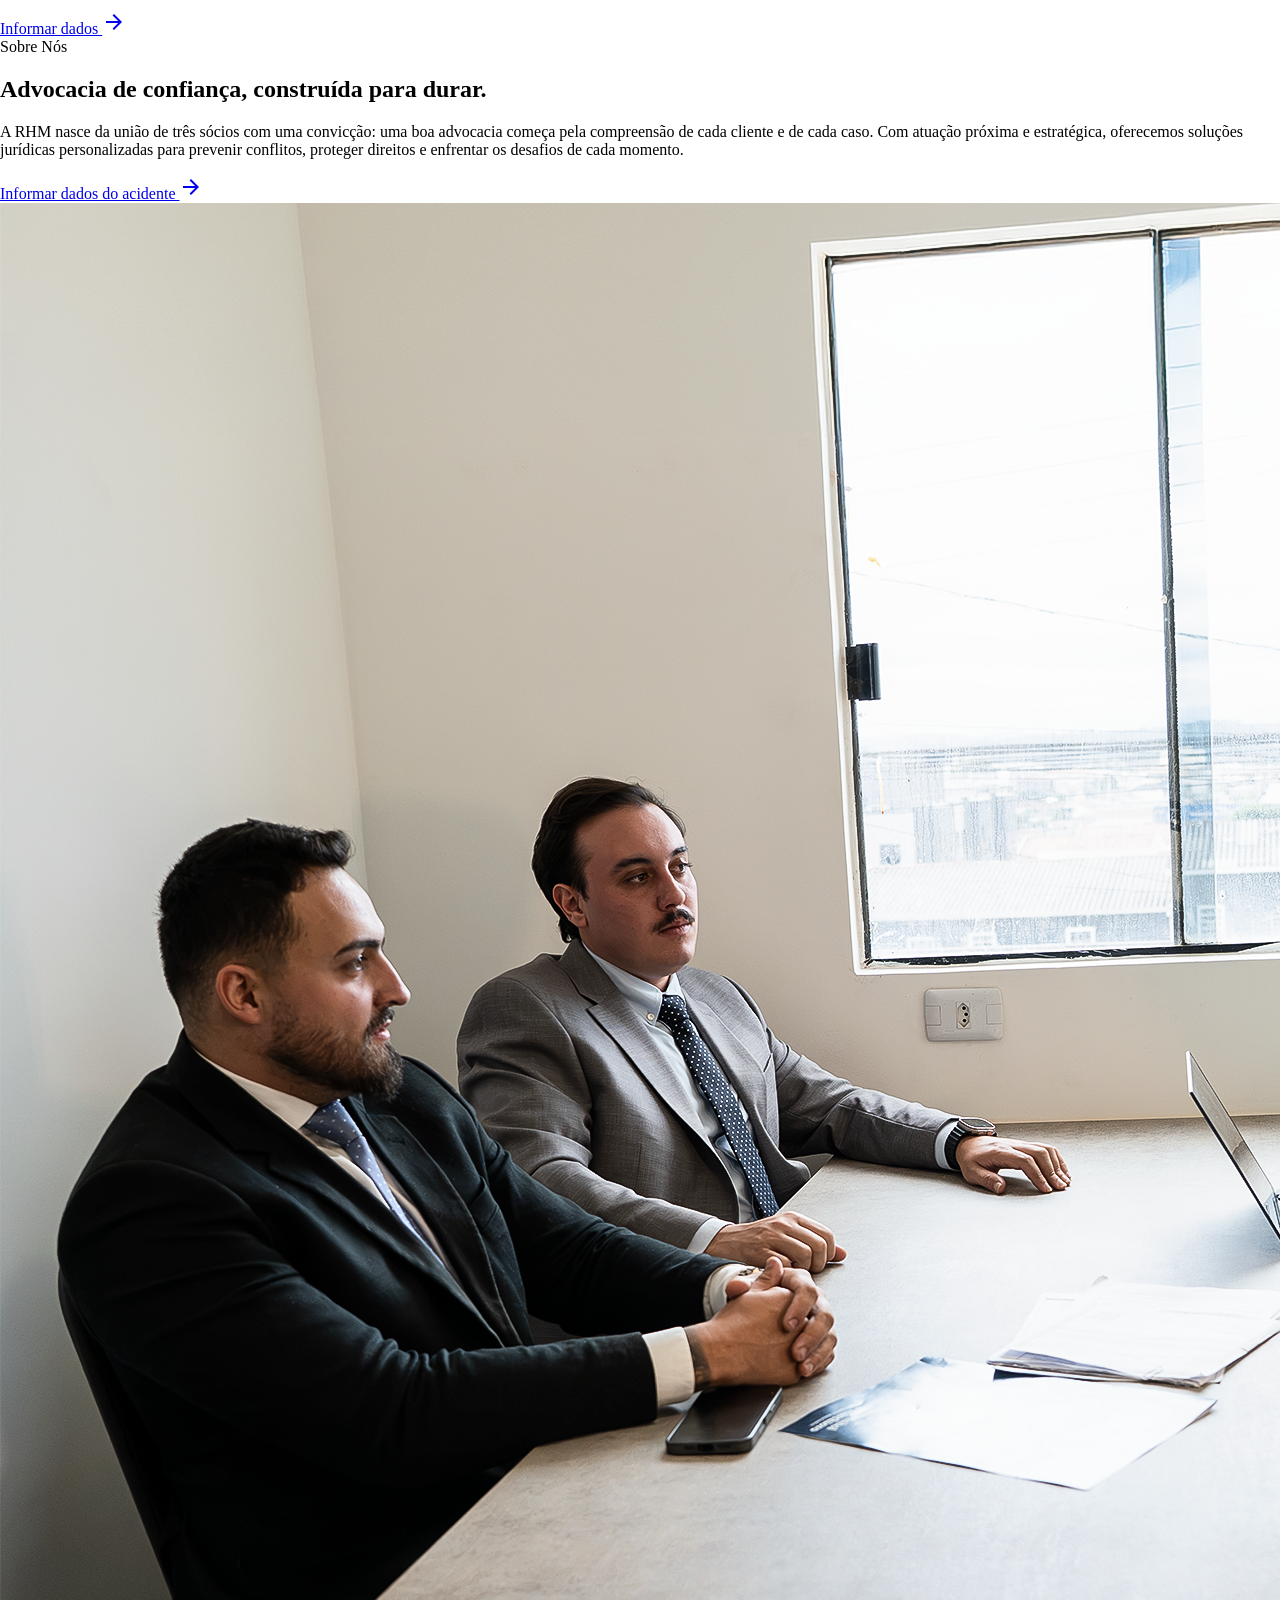
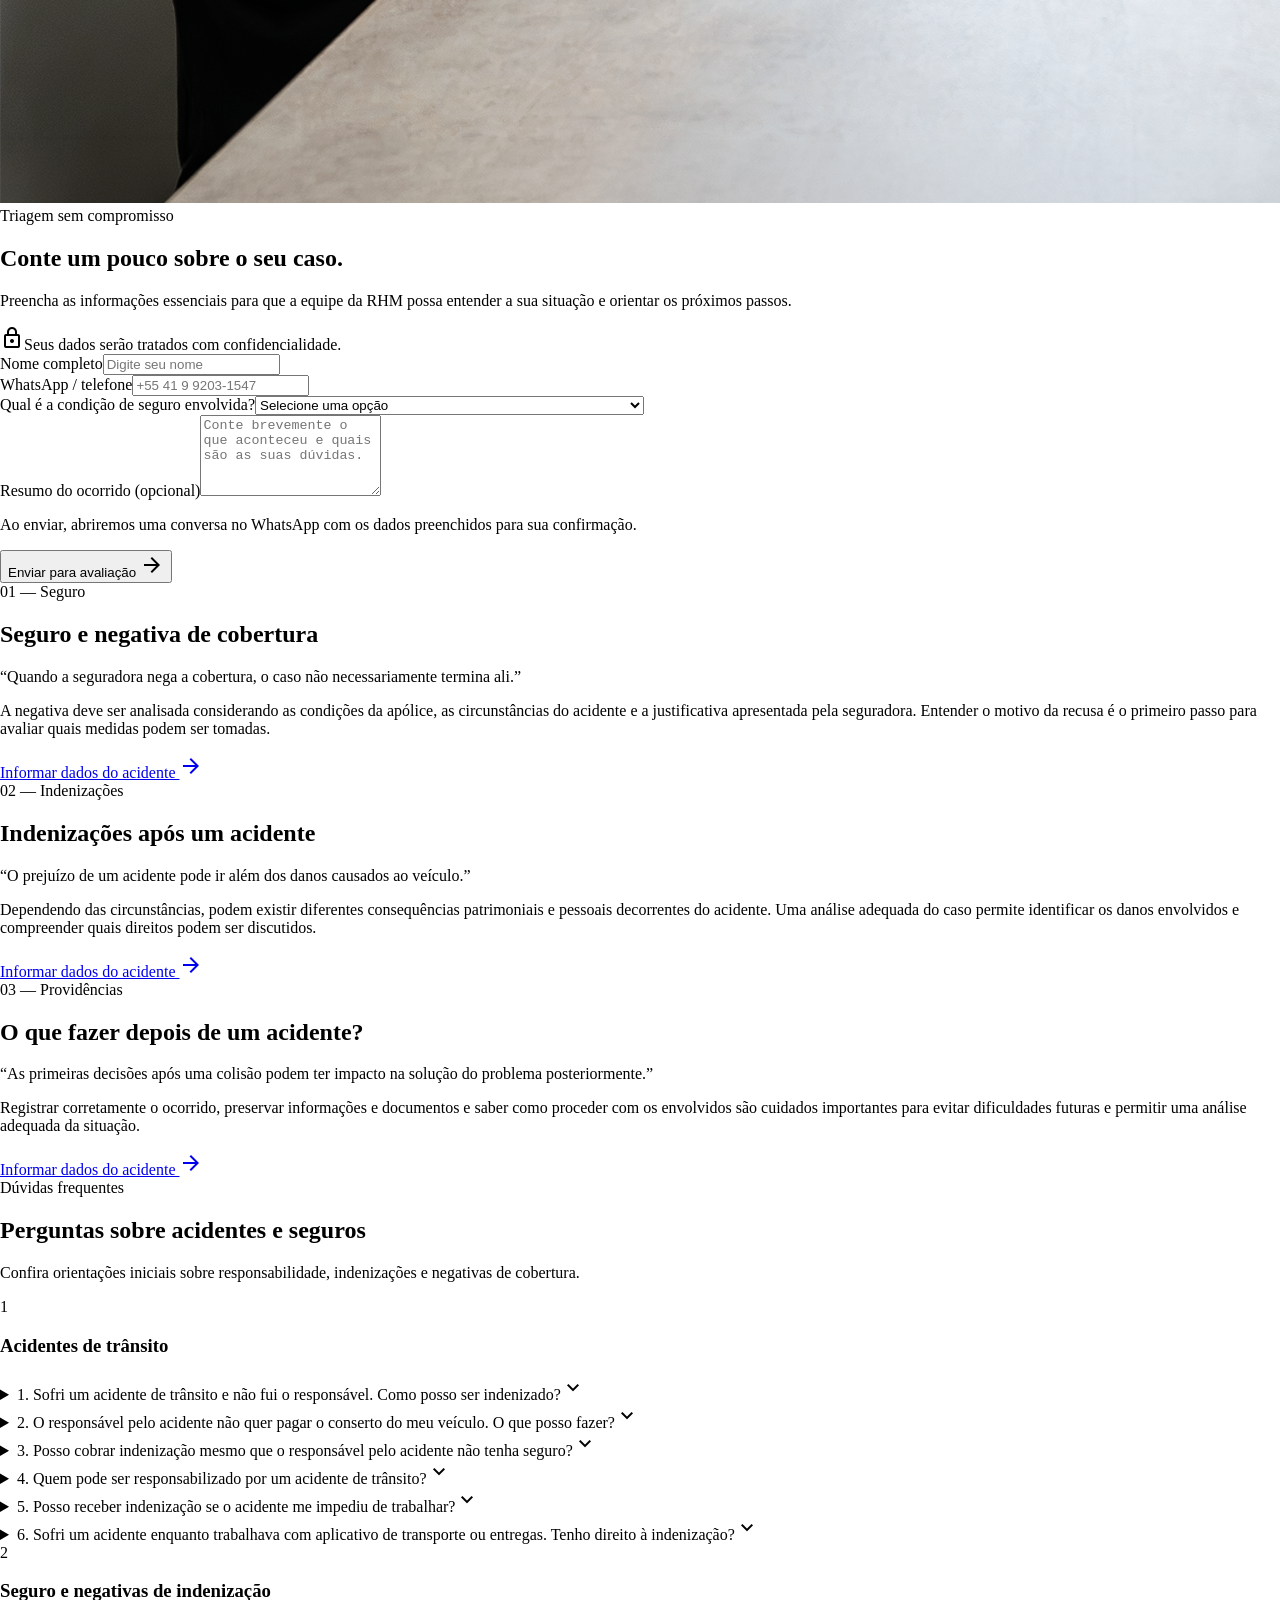
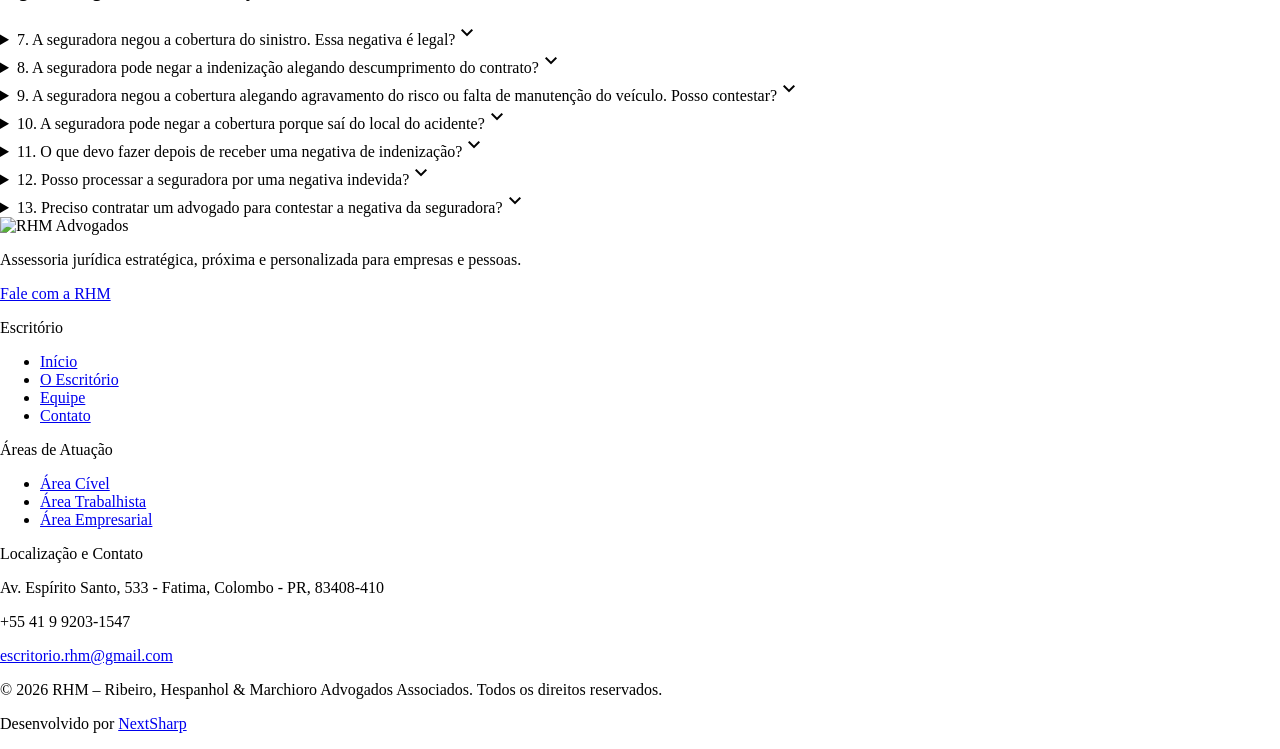
==== commit bd1591ac: "Atualiza página de acidentes de trânsito" ====
--- a/acidentes-transito.html
+++ b/acidentes-transito.html
@@ -1,7 +1,17 @@
 <!DOCTYPE html>
 
-<html class="dark" lang="pt-BR"><head><meta charset="utf-8"/><meta content="width=device-width, initial-scale=1.0" name="viewport"/><meta content="web_standard" name="shell-type"/><link href="https://fonts.googleapis.com/css2?family=Libre+Caslon+Text:ital,wght@0,400;0,700;1,400&amp;family=Hanken+Grotesk:wght@400;500;600;700&amp;display=swap" rel="stylesheet"/><link href="https://fonts.googleapis.com/css2?family=Material+Symbols+Outlined:opsz,wght,FILL,GRAD@20..48,100..700,0..1,-50..200" rel="stylesheet"/>
-<link href="https://fonts.googleapis.com/css2?family=Material+Symbols+Outlined:wght,FILL@100..700,0..1&amp;display=swap" rel="stylesheet"/><style>@layer base{html,body{margin:0;padding:0;}body{overscroll-behavior:none;}main>:first-child{margin-top:0!important;}main>:last-child{margin-bottom:0!important;}}::-webkit-scrollbar{display:none;}</style><script src="https://cdn.tailwindcss.com"></script><script id="tailwind-config">tailwind.config={darkMode:"class",theme:{extend:{colors:{"on-secondary-fixed":"#151c22","secondary-fixed":"#dce3eb","primary":"#ffb86e","surface":"#0b141b","on-background":"#dae4ed","secondary-fixed-dim":"#c0c7ce","tertiary-container":"#a8a9a9","surface-variant":"#2d363d","inverse-primary":"#8a5100","inverse-on-surface":"#283139","tertiary":"#c6c6c7","primary-fixed":"#ffdcbd","on-primary-container":"#5c3400","surface-container-highest":"#2d363d","primary-container":"#f39200","outline":"#a28d7a","on-tertiary-fixed":"#1a1c1c","on-primary":"#492900","on-secondary":"#2a3137","on-error":"#690005","surface-container":"#182128","surface-bright":"#313a42","on-tertiary-fixed-variant":"#454747","on-secondary-container":"#afb6bd","primary-fixed-dim":"#ffb86e","surface-dim":"#0b141b","on-tertiary-container":"#3c3e3e","on-primary-fixed":"#2c1600","surface-tint":"#ffb86e","tertiary-fixed":"#e2e2e2","secondary-container":"#41484e","on-secondary-fixed-variant":"#41484e","tertiary-fixed-dim":"#c6c6c7","error":"#ffb4ab","on-error-container":"#ffdad6","on-primary-fixed-variant":"#693c00","outline-variant":"#544434","background":"#0b141b","surface-container-lowest":"#060f16","surface-container-low":"#141d24","inverse-surface":"#dae4ed","surface-container-high":"#222b32","on-surface":"#dae4ed","secondary":"#c0c7ce","on-surface-variant":"#dac2ae","error-container":"#93000a","on-tertiary":"#2f3131"},borderRadius:{DEFAULT:"0.25rem",lg:"0.5rem",xl:"0.75rem",full:"9999px"},spacing:{"section-padding-vertical":"120px",gutter:"32px","stack-gap-lg":"48px","stack-gap-md":"24px","container-max":"1280px","stack-gap-sm":"12px"},fontFamily:{"headline-md":["Libre Caslon Text"],"label-caps":["Hanken Grotesk"],"body-lg":["Hanken Grotesk"],"display-lg-mobile":["Libre Caslon Text"],"body-md":["Hanken Grotesk"],"display-lg":["Libre Caslon Text"],"headline-sm":["Libre Caslon Text"]},fontSize:{"headline-md":["40px",{lineHeight:"1.2",fontWeight:"400"}],"label-caps":["12px",{lineHeight:"1.2",letterSpacing:"0.1em",fontWeight:"700"}],"body-lg":["18px",{lineHeight:"1.6",fontWeight:"400"}],"display-lg-mobile":["36px",{lineHeight:"1.2",fontWeight:"400"}],"body-md":["16px",{lineHeight:"1.6",fontWeight:"400"}],"display-lg":["56px",{lineHeight:"1.1",letterSpacing:"-0.02em",fontWeight:"400"}],"headline-sm":["28px",{lineHeight:"1.3",fontWeight:"400"}]}}}}</script><script src="./assets/site-config.js" defer></script><script src="./assets/app.js" defer></script><style>.glass-panel{background:rgba(14,23,31,.85);backdrop-filter:blur(12px)}</style></head><body class="bg-surface font-body-md text-on-surface antialiased"><!-- Top Fixed Header -->
+<html class="dark" lang="pt-BR"><head><!-- Google Tag Manager -->
+<script>(function(w,d,s,l,i){w[l]=w[l]||[];w[l].push({'gtm.start':
+new Date().getTime(),event:'gtm.js'});var f=d.getElementsByTagName(s)[0],
+j=d.createElement(s),dl=l!='dataLayer'?'&l='+l:'';j.async=true;j.src=
+'https://www.googletagmanager.com/gtm.js?id='+i+dl;f.parentNode.insertBefore(j,f);
+})(window,document,'script','dataLayer','GTM-PHGL7XLT');</script>
+<!-- End Google Tag Manager -->
+<meta charset="utf-8"/><meta content="width=device-width, initial-scale=1.0" name="viewport"/><meta content="web_standard" name="shell-type"/><link href="https://fonts.googleapis.com/css2?family=Libre+Caslon+Text:ital,wght@0,400;0,700;1,400&amp;family=Hanken+Grotesk:wght@400;500;600;700&amp;display=swap" rel="stylesheet"/><link href="https://fonts.googleapis.com/css2?family=Material+Symbols+Outlined:opsz,wght,FILL,GRAD@20..48,100..700,0..1,-50..200" rel="stylesheet"/>
+<link href="https://fonts.googleapis.com/css2?family=Material+Symbols+Outlined:wght,FILL@100..700,0..1&amp;display=swap" rel="stylesheet"/><style>@layer base{html,body{margin:0;padding:0;}body{overscroll-behavior:none;}main>:first-child{margin-top:0!important;}main>:last-child{margin-bottom:0!important;}}::-webkit-scrollbar{display:none;}</style><script src="https://cdn.tailwindcss.com"></script><script id="tailwind-config">tailwind.config={darkMode:"class",theme:{extend:{colors:{"on-secondary-fixed":"#151c22","secondary-fixed":"#dce3eb","primary":"#ffb86e","surface":"#0b141b","on-background":"#dae4ed","secondary-fixed-dim":"#c0c7ce","tertiary-container":"#a8a9a9","surface-variant":"#2d363d","inverse-primary":"#8a5100","inverse-on-surface":"#283139","tertiary":"#c6c6c7","primary-fixed":"#ffdcbd","on-primary-container":"#5c3400","surface-container-highest":"#2d363d","primary-container":"#f39200","outline":"#a28d7a","on-tertiary-fixed":"#1a1c1c","on-primary":"#492900","on-secondary":"#2a3137","on-error":"#690005","surface-container":"#182128","surface-bright":"#313a42","on-tertiary-fixed-variant":"#454747","on-secondary-container":"#afb6bd","primary-fixed-dim":"#ffb86e","surface-dim":"#0b141b","on-tertiary-container":"#3c3e3e","on-primary-fixed":"#2c1600","surface-tint":"#ffb86e","tertiary-fixed":"#e2e2e2","secondary-container":"#41484e","on-secondary-fixed-variant":"#41484e","tertiary-fixed-dim":"#c6c6c7","error":"#ffb4ab","on-error-container":"#ffdad6","on-primary-fixed-variant":"#693c00","outline-variant":"#544434","background":"#0b141b","surface-container-lowest":"#060f16","surface-container-low":"#141d24","inverse-surface":"#dae4ed","surface-container-high":"#222b32","on-surface":"#dae4ed","secondary":"#c0c7ce","on-surface-variant":"#dac2ae","error-container":"#93000a","on-tertiary":"#2f3131"},borderRadius:{DEFAULT:"0.25rem",lg:"0.5rem",xl:"0.75rem",full:"9999px"},spacing:{"section-padding-vertical":"120px",gutter:"32px","stack-gap-lg":"48px","stack-gap-md":"24px","container-max":"1280px","stack-gap-sm":"12px"},fontFamily:{"headline-md":["Libre Caslon Text"],"label-caps":["Hanken Grotesk"],"body-lg":["Hanken Grotesk"],"display-lg-mobile":["Libre Caslon Text"],"body-md":["Hanken Grotesk"],"display-lg":["Libre Caslon Text"],"headline-sm":["Libre Caslon Text"]},fontSize:{"headline-md":["40px",{lineHeight:"1.2",fontWeight:"400"}],"label-caps":["12px",{lineHeight:"1.2",letterSpacing:"0.1em",fontWeight:"700"}],"body-lg":["18px",{lineHeight:"1.6",fontWeight:"400"}],"display-lg-mobile":["36px",{lineHeight:"1.2",fontWeight:"400"}],"body-md":["16px",{lineHeight:"1.6",fontWeight:"400"}],"display-lg":["56px",{lineHeight:"1.1",letterSpacing:"-0.02em",fontWeight:"400"}],"headline-sm":["28px",{lineHeight:"1.3",fontWeight:"400"}]}}}}</script><script src="./assets/site-config.js" defer></script><script src="./assets/app.js" defer></script><style>.glass-panel{background:rgba(14,23,31,.85);backdrop-filter:blur(12px)}</style></head><body class="bg-surface font-body-md text-on-surface antialiased"><!-- Google Tag Manager (noscript) -->
+<noscript><iframe src="https://www.googletagmanager.com/ns.html?id=GTM-PHGL7XLT"
+height="0" width="0" style="display:none;visibility:hidden"></iframe></noscript>
+<!-- End Google Tag Manager (noscript) --><!-- Top Fixed Header -->
 <header class="fixed top-0 inset-x-0 z-50 glass-panel border-b border-white/10 transition-all duration-300">
 <div class="max-w-7xl mx-auto px-6 h-20 flex items-center justify-between">
 <a class="flex items-center gap-3" href="index.html#inicio">
@@ -17,7 +27,7 @@
 </nav>
 <!-- CTA Header -->
 <div class="hidden sm:flex items-center">
-<a class="px-5 py-2.5 rounded text-sm font-semibold text-white bg-[#d86017] hover:bg-[#ba4801] shadow-lg shadow-[#d86017]/20 transition-all" href="index.html#contato" data-whatsapp-cta>
+<a class="px-5 py-2.5 rounded text-sm font-semibold text-white bg-[#d86017] hover:bg-[#ba4801] shadow-lg shadow-[#d86017]/20 transition-all" href="#triagem" data-form-cta data-form-target="#triagem">
                 Fale com a RHM
             </a>
 </div>
@@ -33,7 +43,7 @@
 <a class="block text-slate-300 hover:text-[#f39200]" href="index.html#areas-de-atuacao">Áreas de Atuação</a>
 <a class="block text-slate-300 hover:text-[#f39200]" href="index.html#equipe">Equipe</a>
 <a class="block text-slate-300 hover:text-[#f39200]" href="index.html#contato">Contato</a>
-<a class="inline-block px-5 py-2.5 text-center w-full rounded text-sm font-semibold text-white bg-[#d86017]" href="index.html#contato" data-whatsapp-cta>Fale com a RHM</a>
+<a class="inline-block px-5 py-2.5 text-center w-full rounded text-sm font-semibold text-white bg-[#d86017]" href="#triagem" data-form-cta data-form-target="#triagem">Fale com a RHM</a>
 </div>
 </header><main class="w-full pt-20 bg-[#0b141b]">
   <section class="relative overflow-hidden border-b border-white/10">
@@ -45,48 +55,54 @@
         <h1 class="mt-4 font-serif text-4xl sm:text-5xl lg:text-6xl leading-tight text-white">Acidentes de trânsito</h1>
         <div class="mt-7 w-16 h-1 bg-[#d86017]"></div>
         <p class="mt-7 max-w-2xl text-lg sm:text-xl leading-relaxed text-slate-200">Um acidente de trânsito pode envolver muito mais do que o reparo de um veículo. Questões relacionadas a seguros, indenizações, responsabilidades e às providências tomadas após a colisão podem fazer toda a diferença na proteção dos seus direitos.</p>
-        <a class="inline-flex mt-10 items-center gap-2 px-7 py-3.5 rounded bg-[#d86017] hover:bg-[#ba4801] text-white font-semibold transition-all shadow-lg shadow-[#d86017]/25" href="index.html#contato" data-whatsapp-cta>Fale com a RHM <span class="material-symbols-outlined text-base">arrow_forward</span></a>
-      </div>
-    </div>
-  </section>
-
-  <section class="bg-white text-[#0f172a] py-20 lg:py-28">
-    <div class="max-w-4xl mx-auto px-6">
-      <div class="max-w-3xl">
-        <span class="text-xs font-bold uppercase tracking-widest text-[#d86017]">01 — Seguro</span>
-        <h2 class="font-serif text-3xl sm:text-4xl leading-tight mt-4">Seguro e negativa de cobertura</h2>
-        <p class="font-serif text-xl sm:text-2xl leading-relaxed text-slate-700 mt-7">“Quando a seguradora nega a cobertura, o caso não necessariamente termina ali.”</p>
-        <p class="text-slate-600 leading-relaxed text-base sm:text-lg mt-6">A negativa deve ser analisada considerando as condições da apólice, as circunstâncias do acidente e a justificativa apresentada pela seguradora. Entender o motivo da recusa é o primeiro passo para avaliar quais medidas podem ser tomadas.</p>
-        <a class="inline-flex mt-8 items-center gap-2 text-sm font-semibold text-[#d86017] hover:text-[#0f172a] transition-colors" href="index.html#contato" data-whatsapp-cta>Converse sobre seu caso <span class="material-symbols-outlined text-base">arrow_forward</span></a>
-      </div>
-    </div>
-  </section>
-
-  <section class="py-20 lg:py-28 bg-[#141d24] border-y border-white/10">
-    <div class="max-w-4xl mx-auto px-6">
-      <div class="max-w-3xl">
-        <span class="text-xs font-bold uppercase tracking-widest text-[#f39200]">02 — Indenizações</span>
-        <h2 class="font-serif text-3xl sm:text-4xl leading-tight text-white mt-4">Indenizações após um acidente</h2>
-        <p class="font-serif text-xl sm:text-2xl leading-relaxed text-slate-200 mt-7">“O prejuízo de um acidente pode ir além dos danos causados ao veículo.”</p>
-        <p class="text-slate-400 leading-relaxed text-base sm:text-lg mt-6">Dependendo das circunstâncias, podem existir diferentes consequências patrimoniais e pessoais decorrentes do acidente. Uma análise adequada do caso permite identificar os danos envolvidos e compreender quais direitos podem ser discutidos.</p>
-        <a class="inline-flex mt-8 items-center gap-2 text-sm font-semibold text-[#f39200] hover:text-white transition-colors" href="index.html#contato" data-whatsapp-cta>Entenda as possibilidades <span class="material-symbols-outlined text-base">arrow_forward</span></a>
-      </div>
-    </div>
-  </section>
-
-  <section class="bg-white text-[#0f172a] py-20 lg:py-28">
-    <div class="max-w-4xl mx-auto px-6">
-      <div class="max-w-3xl">
-        <span class="text-xs font-bold uppercase tracking-widest text-[#d86017]">03 — Providências</span>
-        <h2 class="font-serif text-3xl sm:text-4xl leading-tight mt-4">O que fazer depois de um acidente?</h2>
-        <p class="font-serif text-xl sm:text-2xl leading-relaxed text-slate-700 mt-7">“As primeiras decisões após uma colisão podem ter impacto na solução do problema posteriormente.”</p>
-        <p class="text-slate-600 leading-relaxed text-base sm:text-lg mt-6">Registrar corretamente o ocorrido, preservar informações e documentos e saber como proceder com os envolvidos são cuidados importantes para evitar dificuldades futuras e permitir uma análise adequada da situação.</p>
-        <a class="inline-flex mt-8 items-center gap-2 text-sm font-semibold text-[#d86017] hover:text-[#0f172a] transition-colors" href="index.html#contato" data-whatsapp-cta>Fale com a equipe RHM <span class="material-symbols-outlined text-base">arrow_forward</span></a>
-      </div>
-    </div>
-  </section>
-
-  <section class="bg-[#060f16] py-20 lg:py-24 border-t border-white/10" id="triagem">
+        <a class="inline-flex mt-10 items-center gap-2 px-7 py-3.5 rounded bg-[#d86017] hover:bg-[#ba4801] text-white font-semibold transition-all shadow-lg shadow-[#d86017]/25" href="#triagem" data-form-cta data-form-target="#triagem">Informar dados do acidente <span class="material-symbols-outlined text-base">arrow_forward</span></a>
+      </div>
+    </div>
+  </section>
+
+  <section class="bg-white text-[#0f172a] py-20 lg:py-28" aria-labelledby="situacoes-title">
+    <div class="max-w-7xl mx-auto px-6">
+      <div class="max-w-3xl mb-10 lg:mb-14">
+        <span class="text-xs font-bold uppercase tracking-widest text-[#d86017]">Como podemos ajudar</span>
+        <h2 class="font-serif text-3xl sm:text-4xl leading-tight mt-4" id="situacoes-title">Em qual dessas situações você se encontra?</h2>
+        <p class="text-slate-600 leading-relaxed text-base sm:text-lg mt-5">Um acidente pode gerar consequências diferentes. Identifique o cenário mais próximo do seu caso e informe os dados para uma avaliação inicial.</p>
+      </div>
+      <div class="grid grid-cols-1 sm:grid-cols-2 lg:grid-cols-4 gap-6">
+        <a class="group overflow-hidden rounded-xl border border-slate-200 bg-white shadow-lg shadow-slate-900/5 transition-all hover:-translate-y-1 hover:shadow-xl" href="#triagem" data-form-cta data-form-target="#triagem">
+          <div class="aspect-[4/3] overflow-hidden"><img alt="Veículo com danos materiais após uma colisão" class="h-full w-full object-cover transition-transform duration-500 group-hover:scale-105" loading="lazy" src="assets/acidentes-transito/danos-materiais.png"></div>
+          <div class="p-6"><h3 class="font-serif text-xl text-[#0f172a]">Danos materiais</h3><p class="mt-3 text-sm leading-relaxed text-slate-600">Prejuízos ao veículo e outros bens envolvidos.</p><span class="mt-5 inline-flex items-center gap-1 text-xs font-bold uppercase tracking-wider text-[#d86017]">Informar dados <span class="material-symbols-outlined text-sm">arrow_forward</span></span></div>
+        </a>
+        <a class="group overflow-hidden rounded-xl border border-slate-200 bg-white shadow-lg shadow-slate-900/5 transition-all hover:-translate-y-1 hover:shadow-xl" href="#triagem" data-form-cta data-form-target="#triagem">
+          <div class="aspect-[4/3] overflow-hidden"><img alt="Pessoa recebendo atendimento médico após um acidente" class="h-full w-full object-cover transition-transform duration-500 group-hover:scale-105" loading="lazy" src="assets/acidentes-transito/lesoes-despesas.png"></div>
+          <div class="p-6"><h3 class="font-serif text-xl text-[#0f172a]">Lesões e despesas</h3><p class="mt-3 text-sm leading-relaxed text-slate-600">Consequências físicas e gastos decorrentes do acidente.</p><span class="mt-5 inline-flex items-center gap-1 text-xs font-bold uppercase tracking-wider text-[#d86017]">Informar dados <span class="material-symbols-outlined text-sm">arrow_forward</span></span></div>
+        </a>
+        <a class="group overflow-hidden rounded-xl border border-slate-200 bg-white shadow-lg shadow-slate-900/5 transition-all hover:-translate-y-1 hover:shadow-xl" href="#triagem" data-form-cta data-form-target="#triagem">
+          <div class="aspect-[4/3] overflow-hidden"><img alt="Profissional afastado do trabalho após um acidente" class="h-full w-full object-cover transition-transform duration-500 group-hover:scale-105" loading="lazy" src="assets/acidentes-transito/perda-renda.png"></div>
+          <div class="p-6"><h3 class="font-serif text-xl text-[#0f172a]">Perda de renda</h3><p class="mt-3 text-sm leading-relaxed text-slate-600">Impactos financeiros provocados pelo afastamento ou incapacidade.</p><span class="mt-5 inline-flex items-center gap-1 text-xs font-bold uppercase tracking-wider text-[#d86017]">Informar dados <span class="material-symbols-outlined text-sm">arrow_forward</span></span></div>
+        </a>
+        <a class="group overflow-hidden rounded-xl border border-slate-200 bg-white shadow-lg shadow-slate-900/5 transition-all hover:-translate-y-1 hover:shadow-xl" href="#triagem" data-form-cta data-form-target="#triagem">
+          <div class="aspect-[4/3] overflow-hidden"><img alt="Motorista tratando de cobertura de seguro após uma colisão" class="h-full w-full object-cover transition-transform duration-500 group-hover:scale-105" loading="lazy" src="assets/acidentes-transito/seguro-cobertura.png"></div>
+          <div class="p-6"><h3 class="font-serif text-xl text-[#0f172a]">Seguro e cobertura</h3><p class="mt-3 text-sm leading-relaxed text-slate-600">Dificuldades envolvendo cobertura ou negativa da seguradora.</p><span class="mt-5 inline-flex items-center gap-1 text-xs font-bold uppercase tracking-wider text-[#d86017]">Informar dados <span class="material-symbols-outlined text-sm">arrow_forward</span></span></div>
+        </a>
+      </div>
+    </div>
+  </section>
+
+  <section class="py-20 lg:py-28 bg-[#0b141b] border-y border-white/10" aria-labelledby="escritorio-title">
+    <div class="max-w-7xl mx-auto px-6">
+      <div class="grid grid-cols-1 lg:grid-cols-12 gap-12 items-center">
+        <div class="lg:col-span-6 space-y-6">
+          <span class="text-xs font-bold uppercase tracking-widest text-[#f39200]">Sobre Nós</span>
+          <h2 class="text-3xl sm:text-4xl font-serif text-white font-normal leading-tight" id="escritorio-title">Advocacia de confiança, construída para durar.</h2>
+          <p class="text-slate-300 text-base leading-relaxed">A RHM nasce da união de três sócios com uma convicção: uma boa advocacia começa pela compreensão de cada cliente e de cada caso. Com atuação próxima e estratégica, oferecemos soluções jurídicas personalizadas para prevenir conflitos, proteger direitos e enfrentar os desafios de cada momento.</p>
+          <div class="pt-4"><a class="inline-flex items-center gap-2 px-6 py-3 rounded bg-[#d86017] text-white font-semibold text-sm hover:bg-[#ba4801] transition-all" href="#triagem" data-form-cta data-form-target="#triagem">Informar dados do acidente <span class="material-symbols-outlined text-sm">arrow_forward</span></a></div>
+        </div>
+        <div class="lg:col-span-6"><div class="rounded-2xl overflow-hidden border border-white/10 shadow-2xl bg-[#141d24]"><img alt="Reunião da equipe RHM com cliente" class="w-full h-[400px] sm:h-[460px] object-cover" loading="lazy" src="assets/reuniao-rhm.png"></div></div>
+      </div>
+    </div>
+  </section>
+
+  <section class="bg-[#060f16] py-20 lg:py-24 border-t border-white/10 scroll-mt-20" id="triagem">
     <div class="max-w-5xl mx-auto px-6">
       <div class="grid grid-cols-1 lg:grid-cols-12 gap-10 lg:gap-16 items-start">
         <div class="lg:col-span-5 lg:sticky lg:top-28">
@@ -111,6 +127,118 @@
       </div>
     </div>
   </section>
+
+  <section class="bg-white text-[#0f172a] py-20 lg:py-28">
+    <div class="max-w-4xl mx-auto px-6">
+      <div class="max-w-3xl">
+        <span class="text-xs font-bold uppercase tracking-widest text-[#d86017]">01 — Seguro</span>
+        <h2 class="font-serif text-3xl sm:text-4xl leading-tight mt-4">Seguro e negativa de cobertura</h2>
+        <p class="font-serif text-xl sm:text-2xl leading-relaxed text-slate-700 mt-7">“Quando a seguradora nega a cobertura, o caso não necessariamente termina ali.”</p>
+        <p class="text-slate-600 leading-relaxed text-base sm:text-lg mt-6">A negativa deve ser analisada considerando as condições da apólice, as circunstâncias do acidente e a justificativa apresentada pela seguradora. Entender o motivo da recusa é o primeiro passo para avaliar quais medidas podem ser tomadas.</p>
+        <a class="inline-flex mt-8 items-center gap-2 text-sm font-semibold text-[#d86017] hover:text-[#0f172a] transition-colors" href="#triagem" data-form-cta data-form-target="#triagem">Informar dados do acidente <span class="material-symbols-outlined text-base">arrow_forward</span></a>
+      </div>
+    </div>
+  </section>
+
+  <section class="py-20 lg:py-28 bg-[#141d24] border-y border-white/10">
+    <div class="max-w-4xl mx-auto px-6">
+      <div class="max-w-3xl">
+        <span class="text-xs font-bold uppercase tracking-widest text-[#f39200]">02 — Indenizações</span>
+        <h2 class="font-serif text-3xl sm:text-4xl leading-tight text-white mt-4">Indenizações após um acidente</h2>
+        <p class="font-serif text-xl sm:text-2xl leading-relaxed text-slate-200 mt-7">“O prejuízo de um acidente pode ir além dos danos causados ao veículo.”</p>
+        <p class="text-slate-400 leading-relaxed text-base sm:text-lg mt-6">Dependendo das circunstâncias, podem existir diferentes consequências patrimoniais e pessoais decorrentes do acidente. Uma análise adequada do caso permite identificar os danos envolvidos e compreender quais direitos podem ser discutidos.</p>
+        <a class="inline-flex mt-8 items-center gap-2 text-sm font-semibold text-[#f39200] hover:text-white transition-colors" href="#triagem" data-form-cta data-form-target="#triagem">Informar dados do acidente <span class="material-symbols-outlined text-base">arrow_forward</span></a>
+      </div>
+    </div>
+  </section>
+
+  <section class="bg-white text-[#0f172a] py-20 lg:py-28">
+    <div class="max-w-4xl mx-auto px-6">
+      <div class="max-w-3xl">
+        <span class="text-xs font-bold uppercase tracking-widest text-[#d86017]">03 — Providências</span>
+        <h2 class="font-serif text-3xl sm:text-4xl leading-tight mt-4">O que fazer depois de um acidente?</h2>
+        <p class="font-serif text-xl sm:text-2xl leading-relaxed text-slate-700 mt-7">“As primeiras decisões após uma colisão podem ter impacto na solução do problema posteriormente.”</p>
+        <p class="text-slate-600 leading-relaxed text-base sm:text-lg mt-6">Registrar corretamente o ocorrido, preservar informações e documentos e saber como proceder com os envolvidos são cuidados importantes para evitar dificuldades futuras e permitir uma análise adequada da situação.</p>
+        <a class="inline-flex mt-8 items-center gap-2 text-sm font-semibold text-[#d86017] hover:text-[#0f172a] transition-colors" href="#triagem" data-form-cta data-form-target="#triagem">Informar dados do acidente <span class="material-symbols-outlined text-base">arrow_forward</span></a>
+      </div>
+    </div>
+  </section>
+
+  <section class="bg-[#0b141b] py-20 lg:py-28 border-t border-white/10" id="faq" aria-labelledby="faq-title">
+    <div class="max-w-5xl mx-auto px-6">
+      <div class="max-w-3xl mb-12">
+        <span class="text-xs font-bold uppercase tracking-widest text-[#f39200]">Dúvidas frequentes</span>
+        <h2 class="font-serif text-3xl sm:text-4xl text-white leading-tight mt-4" id="faq-title">Perguntas sobre acidentes e seguros</h2>
+        <p class="text-slate-400 leading-relaxed mt-5">Confira orientações iniciais sobre responsabilidade, indenizações e negativas de cobertura.</p>
+      </div>
+
+      <div class="space-y-12">
+        <div>
+          <div class="flex items-center gap-4 mb-6"><span class="flex h-9 w-9 shrink-0 items-center justify-center rounded-full bg-[#d86017] text-sm font-bold text-white">1</span><h3 class="font-serif text-2xl sm:text-3xl text-white">Acidentes de trânsito</h3></div>
+          <div class="divide-y divide-white/10 border-y border-white/10">
+            <details class="group py-1">
+              <summary class="flex cursor-pointer list-none items-start justify-between gap-5 py-5 text-left text-base sm:text-lg font-semibold text-slate-100 transition-colors hover:text-[#ffb86e]"><span>1. Sofri um acidente de trânsito e não fui o responsável. Como posso ser indenizado?</span><span class="material-symbols-outlined shrink-0 text-[#f39200] transition-transform group-open:rotate-180">expand_more</span></summary>
+              <p class="max-w-4xl pb-6 pr-10 text-sm sm:text-base leading-relaxed text-slate-400">Se você sofreu prejuízos em um acidente causado por outra pessoa, poderá ter direito ao ressarcimento dos danos materiais, como despesas com reparos, guincho e outros gastos comprovados. Dependendo das circunstâncias, também poderá haver direito à indenização por lucros cessantes, danos morais ou outros prejuízos. A análise depende das provas e das particularidades do caso.</p>
+            </details>
+            <details class="group py-1">
+              <summary class="flex cursor-pointer list-none items-start justify-between gap-5 py-5 text-left text-base sm:text-lg font-semibold text-slate-100 transition-colors hover:text-[#ffb86e]"><span>2. O responsável pelo acidente não quer pagar o conserto do meu veículo. O que posso fazer?</span><span class="material-symbols-outlined shrink-0 text-[#f39200] transition-transform group-open:rotate-180">expand_more</span></summary>
+              <p class="max-w-4xl pb-6 pr-10 text-sm sm:text-base leading-relaxed text-slate-400">Quando o responsável se recusa a arcar com os prejuízos, é possível avaliar as medidas extrajudiciais e judiciais cabíveis. Fotografias, vídeos, boletim de ocorrência, orçamentos, conversas e identificação de testemunhas podem ajudar a demonstrar a responsabilidade e a extensão dos danos.</p>
+            </details>
+            <details class="group py-1">
+              <summary class="flex cursor-pointer list-none items-start justify-between gap-5 py-5 text-left text-base sm:text-lg font-semibold text-slate-100 transition-colors hover:text-[#ffb86e]"><span>3. Posso cobrar indenização mesmo que o responsável pelo acidente não tenha seguro?</span><span class="material-symbols-outlined shrink-0 text-[#f39200] transition-transform group-open:rotate-180">expand_more</span></summary>
+              <p class="max-w-4xl pb-6 pr-10 text-sm sm:text-base leading-relaxed text-slate-400">Sim. A ausência de seguro não elimina, por si só, a responsabilidade de quem causou o acidente. Conforme o caso, o responsável poderá ser cobrado diretamente pelos prejuízos comprovados.</p>
+            </details>
+            <details class="group py-1">
+              <summary class="flex cursor-pointer list-none items-start justify-between gap-5 py-5 text-left text-base sm:text-lg font-semibold text-slate-100 transition-colors hover:text-[#ffb86e]"><span>4. Quem pode ser responsabilizado por um acidente de trânsito?</span><span class="material-symbols-outlined shrink-0 text-[#f39200] transition-transform group-open:rotate-180">expand_more</span></summary>
+              <p class="max-w-4xl pb-6 pr-10 text-sm sm:text-base leading-relaxed text-slate-400">Além do condutor, dependendo das circunstâncias, outras pessoas ou empresas podem ter responsabilidade pelo ocorrido. Isso pode incluir o proprietário do veículo, o empregador ou a empresa responsável pela atividade, por exemplo. É necessário analisar a dinâmica do acidente e os vínculos envolvidos.</p>
+            </details>
+            <details class="group py-1">
+              <summary class="flex cursor-pointer list-none items-start justify-between gap-5 py-5 text-left text-base sm:text-lg font-semibold text-slate-100 transition-colors hover:text-[#ffb86e]"><span>5. Posso receber indenização se o acidente me impediu de trabalhar?</span><span class="material-symbols-outlined shrink-0 text-[#f39200] transition-transform group-open:rotate-180">expand_more</span></summary>
+              <p class="max-w-4xl pb-6 pr-10 text-sm sm:text-base leading-relaxed text-slate-400">Em determinadas situações, sim. Se o acidente provocou perda de renda ou impediu o exercício de uma atividade profissional, pode ser possível pleitear lucros cessantes, desde que existam elementos que demonstrem o prejuízo e sua relação com o acidente.</p>
+            </details>
+            <details class="group py-1">
+              <summary class="flex cursor-pointer list-none items-start justify-between gap-5 py-5 text-left text-base sm:text-lg font-semibold text-slate-100 transition-colors hover:text-[#ffb86e]"><span>6. Sofri um acidente enquanto trabalhava com aplicativo de transporte ou entregas. Tenho direito à indenização?</span><span class="material-symbols-outlined shrink-0 text-[#f39200] transition-transform group-open:rotate-180">expand_more</span></summary>
+              <p class="max-w-4xl pb-6 pr-10 text-sm sm:text-base leading-relaxed text-slate-400">É possível. A análise considera a responsabilidade pelo acidente, os danos sofridos, a perda de renda e eventuais coberturas securitárias ou proteções aplicáveis à atividade. Cada situação deve ser examinada individualmente.</p>
+            </details>
+          </div>
+        </div>
+
+        <div>
+          <div class="flex items-center gap-4 mb-6"><span class="flex h-9 w-9 shrink-0 items-center justify-center rounded-full bg-[#d86017] text-sm font-bold text-white">2</span><h3 class="font-serif text-2xl sm:text-3xl text-white">Seguro e negativas de indenização</h3></div>
+          <div class="divide-y divide-white/10 border-y border-white/10">
+            <details class="group py-1">
+              <summary class="flex cursor-pointer list-none items-start justify-between gap-5 py-5 text-left text-base sm:text-lg font-semibold text-slate-100 transition-colors hover:text-[#ffb86e]"><span>7. A seguradora negou a cobertura do sinistro. Essa negativa é legal?</span><span class="material-symbols-outlined shrink-0 text-[#f39200] transition-transform group-open:rotate-180">expand_more</span></summary>
+              <p class="max-w-4xl pb-6 pr-10 text-sm sm:text-base leading-relaxed text-slate-400">Nem toda negativa de cobertura é legítima. É necessário verificar as condições contratuais, as circunstâncias do sinistro, os fundamentos apresentados pela seguradora e a legislação aplicável. Dependendo do caso, a recusa poderá ser contestada extrajudicialmente ou judicialmente.</p>
+            </details>
+            <details class="group py-1">
+              <summary class="flex cursor-pointer list-none items-start justify-between gap-5 py-5 text-left text-base sm:text-lg font-semibold text-slate-100 transition-colors hover:text-[#ffb86e]"><span>8. A seguradora pode negar a indenização alegando descumprimento do contrato?</span><span class="material-symbols-outlined shrink-0 text-[#f39200] transition-transform group-open:rotate-180">expand_more</span></summary>
+              <p class="max-w-4xl pb-6 pr-10 text-sm sm:text-base leading-relaxed text-slate-400">Depende. A seguradora deve fundamentar a negativa nas condições contratuais e nas regras legais aplicáveis. A existência de uma cláusula contratual não significa, automaticamente, que sua aplicação ao caso concreto seja válida. É importante avaliar a conduta atribuída ao segurado, as circunstâncias do sinistro e os requisitos para eventual exclusão da cobertura.</p>
+            </details>
+            <details class="group py-1">
+              <summary class="flex cursor-pointer list-none items-start justify-between gap-5 py-5 text-left text-base sm:text-lg font-semibold text-slate-100 transition-colors hover:text-[#ffb86e]"><span>9. A seguradora negou a cobertura alegando agravamento do risco ou falta de manutenção do veículo. Posso contestar?</span><span class="material-symbols-outlined shrink-0 text-[#f39200] transition-transform group-open:rotate-180">expand_more</span></summary>
+              <p class="max-w-4xl pb-6 pr-10 text-sm sm:text-base leading-relaxed text-slate-400">Sim, a negativa pode ser analisada. É importante verificar se há elementos técnicos que sustentem a justificativa apresentada, se existe relação entre a condição apontada e o acidente e se os requisitos legais e contratuais para a exclusão da cobertura foram atendidos.</p>
+            </details>
+            <details class="group py-1">
+              <summary class="flex cursor-pointer list-none items-start justify-between gap-5 py-5 text-left text-base sm:text-lg font-semibold text-slate-100 transition-colors hover:text-[#ffb86e]"><span>10. A seguradora pode negar a cobertura porque saí do local do acidente?</span><span class="material-symbols-outlined shrink-0 text-[#f39200] transition-transform group-open:rotate-180">expand_more</span></summary>
+              <p class="max-w-4xl pb-6 pr-10 text-sm sm:text-base leading-relaxed text-slate-400">A resposta depende das circunstâncias. É necessário verificar o motivo da saída, as condições físicas e emocionais do envolvido, as tentativas de comunicação com a seguradora e as obrigações previstas no contrato. A simples alegação de abandono não deve ser analisada isoladamente, sem considerar o contexto e as provas disponíveis.</p>
+            </details>
+            <details class="group py-1">
+              <summary class="flex cursor-pointer list-none items-start justify-between gap-5 py-5 text-left text-base sm:text-lg font-semibold text-slate-100 transition-colors hover:text-[#ffb86e]"><span>11. O que devo fazer depois de receber uma negativa de indenização?</span><span class="material-symbols-outlined shrink-0 text-[#f39200] transition-transform group-open:rotate-180">expand_more</span></summary>
+              <p class="max-w-4xl pb-6 pr-10 text-sm sm:text-base leading-relaxed text-slate-400">Guarde a comunicação formal da negativa, o contrato e as condições gerais do seguro, os documentos do sinistro, fotografias, laudos, orçamentos e os protocolos de atendimento. Esses documentos permitem avaliar os fundamentos da recusa e as alternativas para buscar a cobertura contratada.</p>
+            </details>
+            <details class="group py-1">
+              <summary class="flex cursor-pointer list-none items-start justify-between gap-5 py-5 text-left text-base sm:text-lg font-semibold text-slate-100 transition-colors hover:text-[#ffb86e]"><span>12. Posso processar a seguradora por uma negativa indevida?</span><span class="material-symbols-outlined shrink-0 text-[#f39200] transition-transform group-open:rotate-180">expand_more</span></summary>
+              <p class="max-w-4xl pb-6 pr-10 text-sm sm:text-base leading-relaxed text-slate-400">Sim, quando houver fundamentos jurídicos para contestar a recusa. Conforme o caso, a pretensão poderá envolver o pagamento da indenização securitária e, se estiverem presentes os requisitos legais, eventual reparação por outros danos. O resultado depende da análise do contrato, das provas e das circunstâncias concretas.</p>
+            </details>
+            <details class="group py-1">
+              <summary class="flex cursor-pointer list-none items-start justify-between gap-5 py-5 text-left text-base sm:text-lg font-semibold text-slate-100 transition-colors hover:text-[#ffb86e]"><span>13. Preciso contratar um advogado para contestar a negativa da seguradora?</span><span class="material-symbols-outlined shrink-0 text-[#f39200] transition-transform group-open:rotate-180">expand_more</span></summary>
+              <p class="max-w-4xl pb-6 pr-10 text-sm sm:text-base leading-relaxed text-slate-400">A contratação não é obrigatória em todas as etapas, mas a análise jurídica pode ajudar a identificar inconsistências na negativa, avaliar os documentos e definir a estratégia adequada para a situação. Em eventual ação judicial, a representação por advogado é, em regra, necessária, observadas as exceções legais.</p>
+            </details>
+          </div>
+        </div>
+      </div>
+    </div>
+  </section>
 </main><!-- Footer -->
 <footer class="bg-[#060f16] border-t border-white/10 pt-16 pb-10">
 <div class="max-w-7xl mx-auto px-6">
@@ -122,7 +250,7 @@
                     Assessoria jurídica estratégica, próxima e personalizada para empresas e pessoas.
                 </p>
 <div class="pt-2">
-<a class="inline-block px-5 py-2 rounded text-xs font-semibold text-white bg-[#d86017] hover:bg-[#ba4801] transition-colors" href="index.html#contato" data-whatsapp-cta>
+<a class="inline-block px-5 py-2 rounded text-xs font-semibold text-white bg-[#d86017] hover:bg-[#ba4801] transition-colors" href="#triagem" data-form-cta data-form-target="#triagem">
                         Fale com a RHM
                     </a>
 </div>
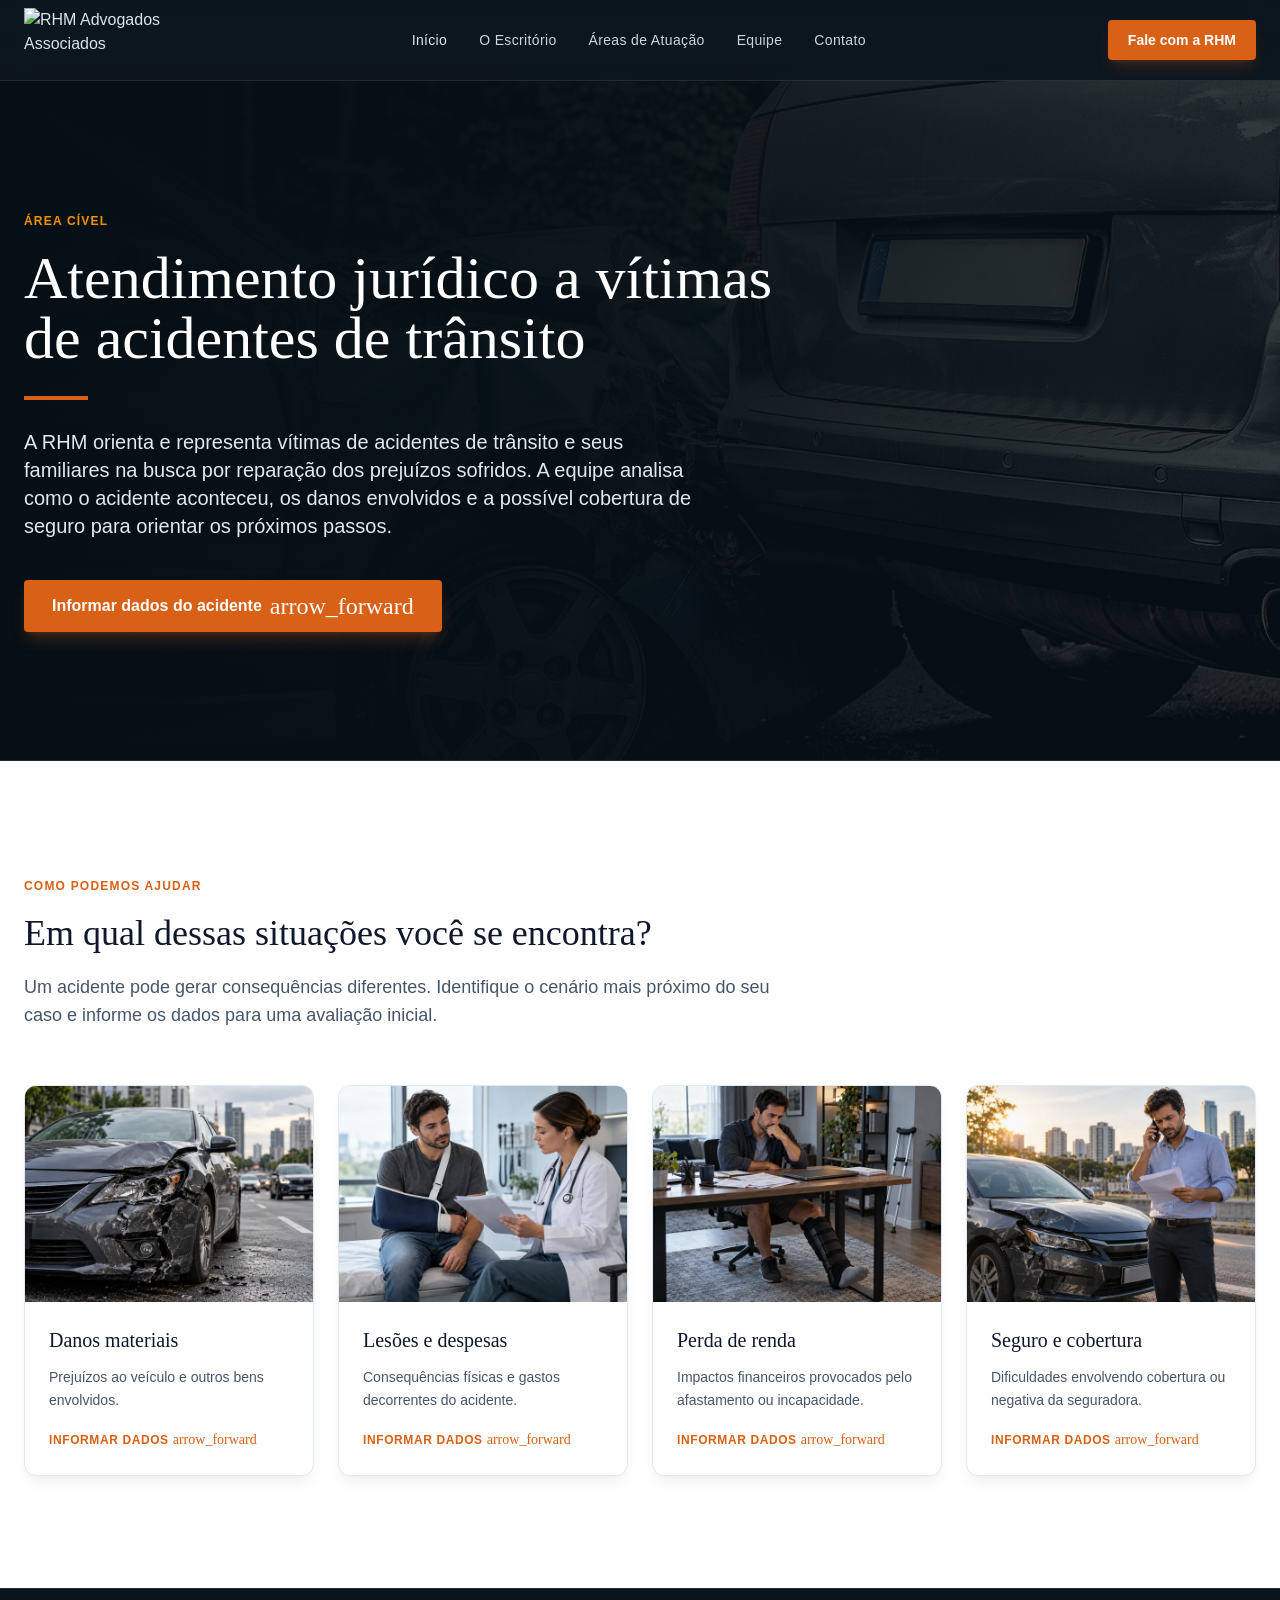
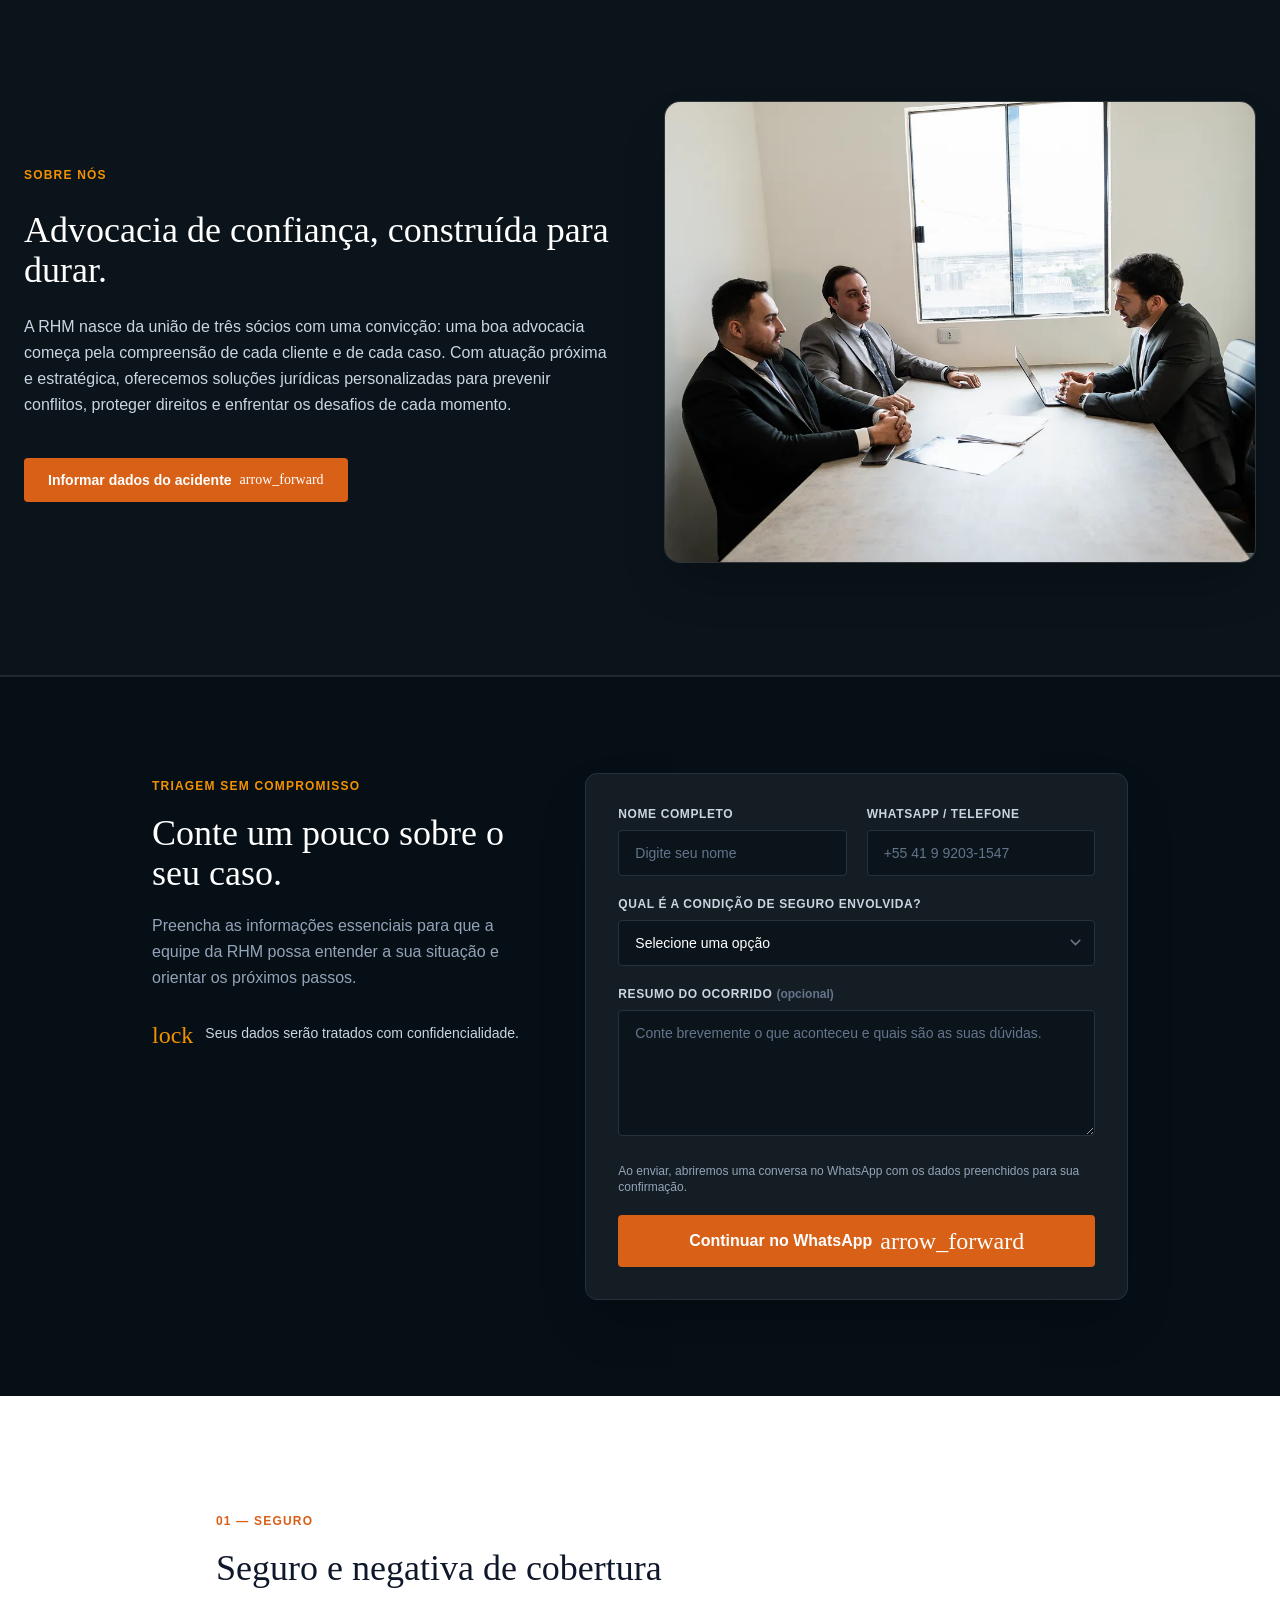
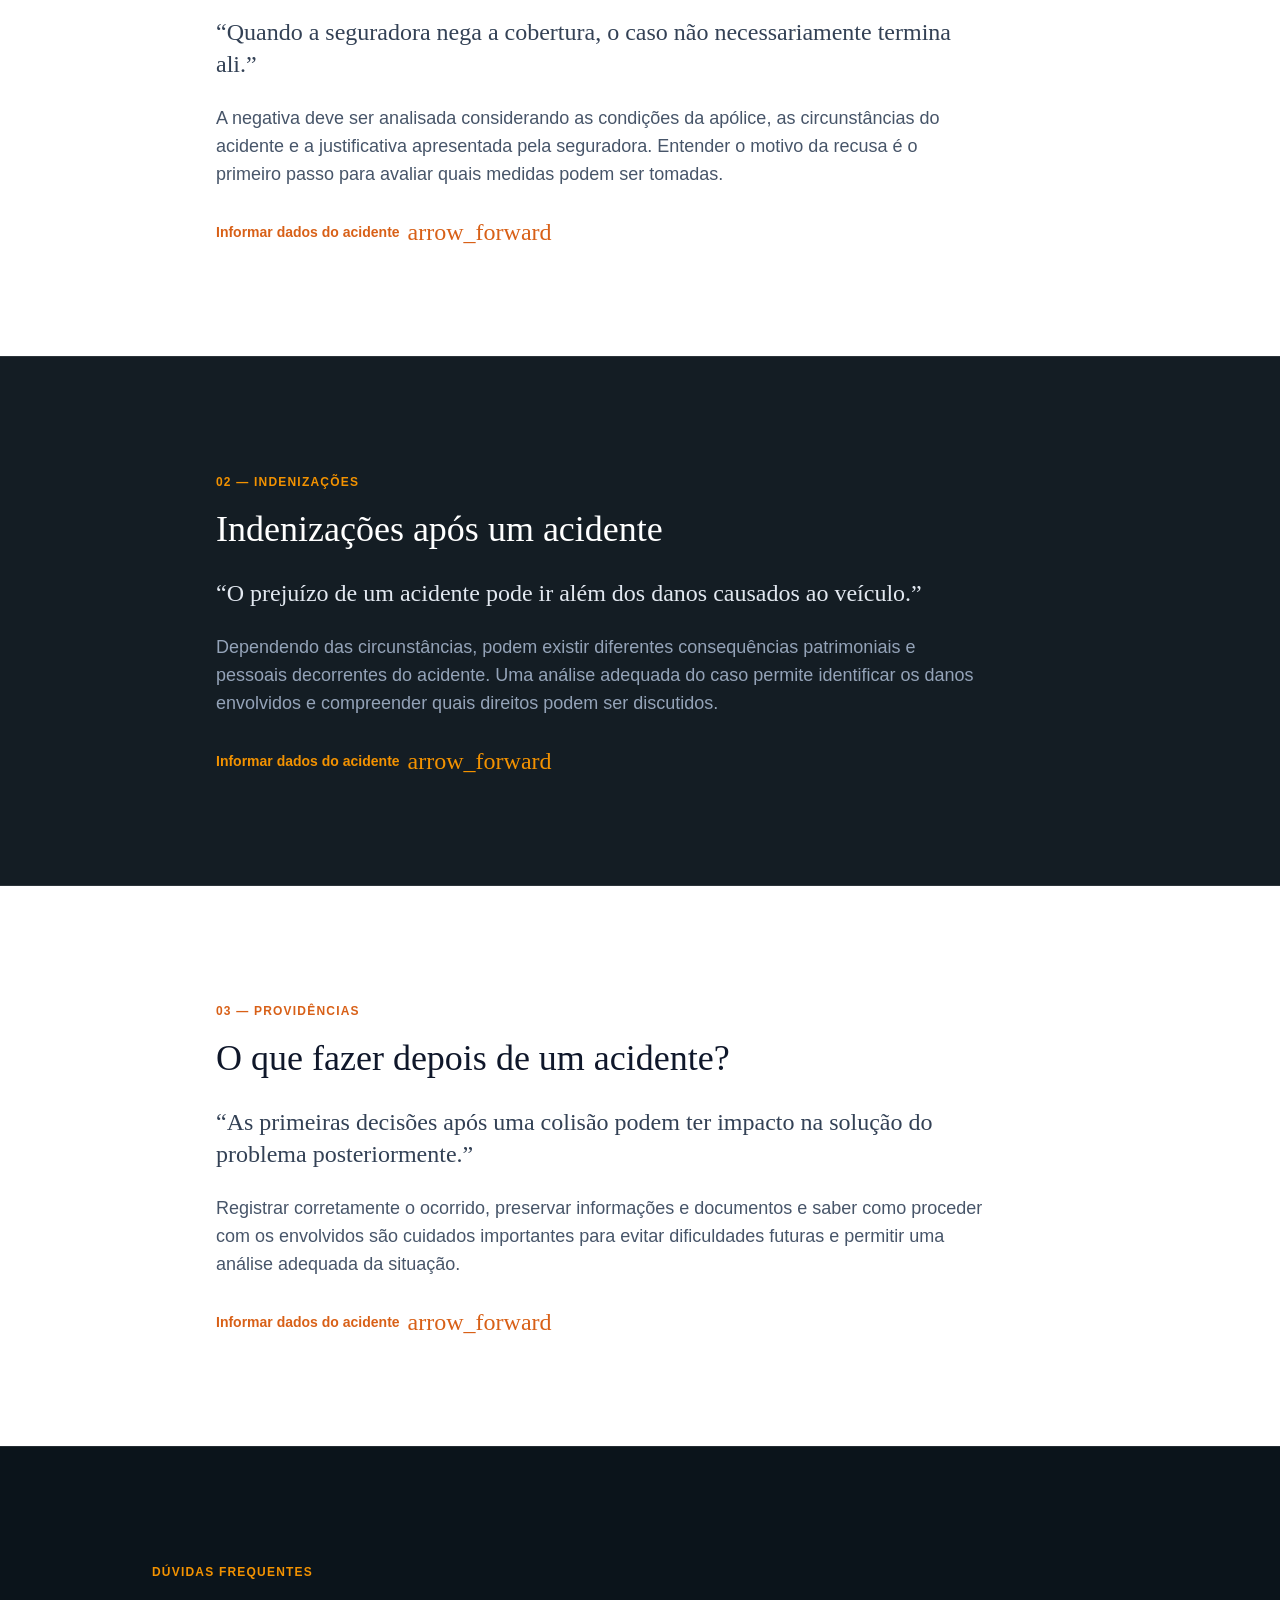
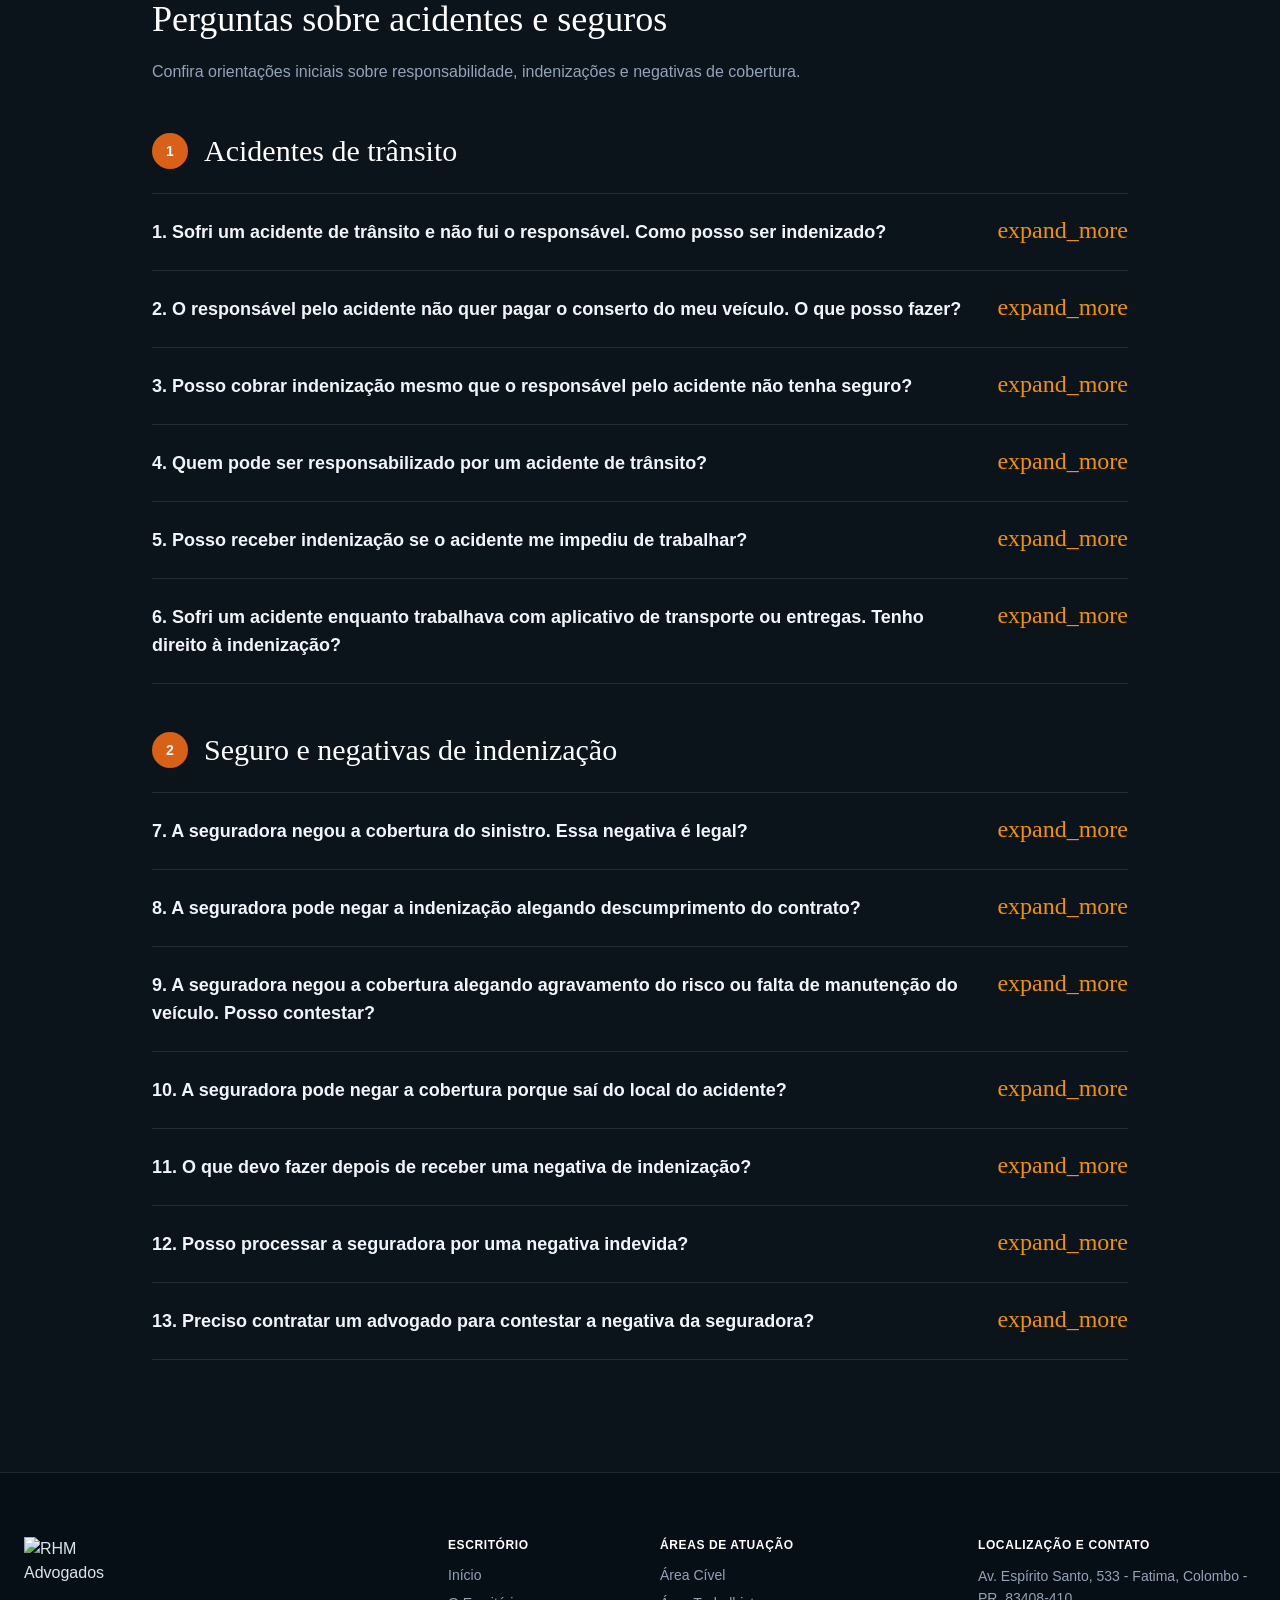
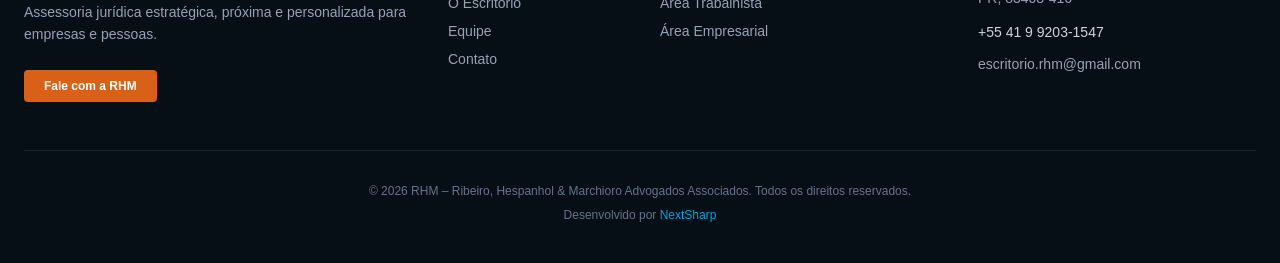
==== commit 39c748c3: "Otimiza página de acidentes e atualiza formulário" ====
--- a/acidentes-transito.html
+++ b/acidentes-transito.html
@@ -7,15 +7,23 @@
 'https://www.googletagmanager.com/gtm.js?id='+i+dl;f.parentNode.insertBefore(j,f);
 })(window,document,'script','dataLayer','GTM-PHGL7XLT');</script>
 <!-- End Google Tag Manager -->
-<meta charset="utf-8"/><meta content="width=device-width, initial-scale=1.0" name="viewport"/><meta content="web_standard" name="shell-type"/><link href="https://fonts.googleapis.com/css2?family=Libre+Caslon+Text:ital,wght@0,400;0,700;1,400&amp;family=Hanken+Grotesk:wght@400;500;600;700&amp;display=swap" rel="stylesheet"/><link href="https://fonts.googleapis.com/css2?family=Material+Symbols+Outlined:opsz,wght,FILL,GRAD@20..48,100..700,0..1,-50..200" rel="stylesheet"/>
-<link href="https://fonts.googleapis.com/css2?family=Material+Symbols+Outlined:wght,FILL@100..700,0..1&amp;display=swap" rel="stylesheet"/><style>@layer base{html,body{margin:0;padding:0;}body{overscroll-behavior:none;}main>:first-child{margin-top:0!important;}main>:last-child{margin-bottom:0!important;}}::-webkit-scrollbar{display:none;}</style><script src="https://cdn.tailwindcss.com"></script><script id="tailwind-config">tailwind.config={darkMode:"class",theme:{extend:{colors:{"on-secondary-fixed":"#151c22","secondary-fixed":"#dce3eb","primary":"#ffb86e","surface":"#0b141b","on-background":"#dae4ed","secondary-fixed-dim":"#c0c7ce","tertiary-container":"#a8a9a9","surface-variant":"#2d363d","inverse-primary":"#8a5100","inverse-on-surface":"#283139","tertiary":"#c6c6c7","primary-fixed":"#ffdcbd","on-primary-container":"#5c3400","surface-container-highest":"#2d363d","primary-container":"#f39200","outline":"#a28d7a","on-tertiary-fixed":"#1a1c1c","on-primary":"#492900","on-secondary":"#2a3137","on-error":"#690005","surface-container":"#182128","surface-bright":"#313a42","on-tertiary-fixed-variant":"#454747","on-secondary-container":"#afb6bd","primary-fixed-dim":"#ffb86e","surface-dim":"#0b141b","on-tertiary-container":"#3c3e3e","on-primary-fixed":"#2c1600","surface-tint":"#ffb86e","tertiary-fixed":"#e2e2e2","secondary-container":"#41484e","on-secondary-fixed-variant":"#41484e","tertiary-fixed-dim":"#c6c6c7","error":"#ffb4ab","on-error-container":"#ffdad6","on-primary-fixed-variant":"#693c00","outline-variant":"#544434","background":"#0b141b","surface-container-lowest":"#060f16","surface-container-low":"#141d24","inverse-surface":"#dae4ed","surface-container-high":"#222b32","on-surface":"#dae4ed","secondary":"#c0c7ce","on-surface-variant":"#dac2ae","error-container":"#93000a","on-tertiary":"#2f3131"},borderRadius:{DEFAULT:"0.25rem",lg:"0.5rem",xl:"0.75rem",full:"9999px"},spacing:{"section-padding-vertical":"120px",gutter:"32px","stack-gap-lg":"48px","stack-gap-md":"24px","container-max":"1280px","stack-gap-sm":"12px"},fontFamily:{"headline-md":["Libre Caslon Text"],"label-caps":["Hanken Grotesk"],"body-lg":["Hanken Grotesk"],"display-lg-mobile":["Libre Caslon Text"],"body-md":["Hanken Grotesk"],"display-lg":["Libre Caslon Text"],"headline-sm":["Libre Caslon Text"]},fontSize:{"headline-md":["40px",{lineHeight:"1.2",fontWeight:"400"}],"label-caps":["12px",{lineHeight:"1.2",letterSpacing:"0.1em",fontWeight:"700"}],"body-lg":["18px",{lineHeight:"1.6",fontWeight:"400"}],"display-lg-mobile":["36px",{lineHeight:"1.2",fontWeight:"400"}],"body-md":["16px",{lineHeight:"1.6",fontWeight:"400"}],"display-lg":["56px",{lineHeight:"1.1",letterSpacing:"-0.02em",fontWeight:"400"}],"headline-sm":["28px",{lineHeight:"1.3",fontWeight:"400"}]}}}}</script><script src="./assets/site-config.js" defer></script><script src="./assets/app.js" defer></script><style>.glass-panel{background:rgba(14,23,31,.85);backdrop-filter:blur(12px)}</style></head><body class="bg-surface font-body-md text-on-surface antialiased"><!-- Google Tag Manager (noscript) -->
+<meta charset="utf-8"/>
+<meta content="width=device-width, initial-scale=1.0" name="viewport"/>
+<meta content="web_standard" name="shell-type"/>
+<title>Atendimento jurídico a vítimas de acidentes de trânsito | RHM Advogados</title>
+<link href="./assets/logo-aba.png" rel="icon" type="image/png"/>
+<link as="image" fetchpriority="high" href="./assets/optimized/acidentes-transito-768.webp" imagesizes="100vw" imagesrcset="./assets/optimized/acidentes-transito-768.webp 768w, ./assets/optimized/acidentes-transito-1600.webp 1600w" rel="preload" type="image/webp"/>
+<link href="./assets/fonts.css" rel="stylesheet"/>
+<link href="./assets/styles.css" rel="stylesheet"/>
+<style>@layer base{html,body{margin:0;padding:0}body{overscroll-behavior:none}main>:first-child{margin-top:0!important}main>:last-child{margin-bottom:0!important}}::-webkit-scrollbar{display:none}</style>
+<script src="./assets/site-config.js" defer></script><script src="./assets/app.js" defer></script><style>.glass-panel{background:rgba(14,23,31,.85);backdrop-filter:blur(12px)}</style></head><body class="bg-surface font-body-md text-on-surface antialiased"><!-- Google Tag Manager (noscript) -->
 <noscript><iframe src="https://www.googletagmanager.com/ns.html?id=GTM-PHGL7XLT"
 height="0" width="0" style="display:none;visibility:hidden"></iframe></noscript>
 <!-- End Google Tag Manager (noscript) --><!-- Top Fixed Header -->
 <header class="fixed top-0 inset-x-0 z-50 glass-panel border-b border-white/10 transition-all duration-300">
 <div class="max-w-7xl mx-auto px-6 h-20 flex items-center justify-between">
 <a class="flex items-center gap-3" href="index.html#inicio">
-<img alt="RHM Advogados Associados" class="h-14 md:h-16 w-auto object-contain" src="https://lh3.googleusercontent.com/aida-public/[base64]">
+<img alt="RHM Advogados Associados" class="h-14 md:h-16 w-auto object-contain" decoding="async" height="225" src="./assets/logo-header.png" width="512">
 </a>
 <!-- Desktop Nav -->
 <nav class="hidden md:flex items-center gap-8 text-sm font-medium tracking-wide">
@@ -47,14 +55,14 @@
 </div>
 </header><main class="w-full pt-20 bg-[#0b141b]">
   <section class="relative overflow-hidden border-b border-white/10">
-    <img alt="Acidente de trânsito em via urbana" class="absolute inset-0 h-full w-full object-cover opacity-35" src="assets/areas-de-atuacao/acidentes-transito.png">
+    <img alt="Acidente de trânsito em via urbana" class="absolute inset-0 h-full w-full object-cover opacity-35" decoding="async" fetchpriority="high" height="1200" sizes="100vw" src="./assets/optimized/acidentes-transito-1600.webp" srcset="./assets/optimized/acidentes-transito-768.webp 768w, ./assets/optimized/acidentes-transito-1600.webp 1600w" width="1600">
     <div class="absolute inset-0 bg-gradient-to-r from-[#060f16] via-[#060f16]/90 to-[#060f16]/50"></div>
     <div class="relative max-w-7xl mx-auto px-6 py-24 lg:py-32">
       <div class="max-w-3xl">
         <span class="text-xs font-bold uppercase tracking-widest text-[#f39200]">Área Cível</span>
-        <h1 class="mt-4 font-serif text-4xl sm:text-5xl lg:text-6xl leading-tight text-white">Acidentes de trânsito</h1>
+        <h1 class="mt-4 font-serif text-4xl sm:text-5xl lg:text-6xl leading-tight text-white">Atendimento jurídico a vítimas de acidentes de trânsito</h1>
         <div class="mt-7 w-16 h-1 bg-[#d86017]"></div>
-        <p class="mt-7 max-w-2xl text-lg sm:text-xl leading-relaxed text-slate-200">Um acidente de trânsito pode envolver muito mais do que o reparo de um veículo. Questões relacionadas a seguros, indenizações, responsabilidades e às providências tomadas após a colisão podem fazer toda a diferença na proteção dos seus direitos.</p>
+        <p class="mt-7 max-w-2xl text-lg sm:text-xl leading-relaxed text-slate-200">A RHM orienta e representa vítimas de acidentes de trânsito e seus familiares na busca por reparação dos prejuízos sofridos. A equipe analisa como o acidente aconteceu, os danos envolvidos e a possível cobertura de seguro para orientar os próximos passos.</p>
         <a class="inline-flex mt-10 items-center gap-2 px-7 py-3.5 rounded bg-[#d86017] hover:bg-[#ba4801] text-white font-semibold transition-all shadow-lg shadow-[#d86017]/25" href="#triagem" data-form-cta data-form-target="#triagem">Informar dados do acidente <span class="material-symbols-outlined text-base">arrow_forward</span></a>
       </div>
     </div>
@@ -69,19 +77,19 @@
       </div>
       <div class="grid grid-cols-1 sm:grid-cols-2 lg:grid-cols-4 gap-6">
         <a class="group overflow-hidden rounded-xl border border-slate-200 bg-white shadow-lg shadow-slate-900/5 transition-all hover:-translate-y-1 hover:shadow-xl" href="#triagem" data-form-cta data-form-target="#triagem">
-          <div class="aspect-[4/3] overflow-hidden"><img alt="Veículo com danos materiais após uma colisão" class="h-full w-full object-cover transition-transform duration-500 group-hover:scale-105" loading="lazy" src="assets/acidentes-transito/danos-materiais.png"></div>
+          <div class="aspect-[4/3] overflow-hidden"><img alt="Veículo com danos materiais após uma colisão" class="h-full w-full object-cover transition-transform duration-500 group-hover:scale-105" decoding="async" height="480" loading="lazy" src="./assets/optimized/danos-materiais-640.webp" width="640"></div>
           <div class="p-6"><h3 class="font-serif text-xl text-[#0f172a]">Danos materiais</h3><p class="mt-3 text-sm leading-relaxed text-slate-600">Prejuízos ao veículo e outros bens envolvidos.</p><span class="mt-5 inline-flex items-center gap-1 text-xs font-bold uppercase tracking-wider text-[#d86017]">Informar dados <span class="material-symbols-outlined text-sm">arrow_forward</span></span></div>
         </a>
         <a class="group overflow-hidden rounded-xl border border-slate-200 bg-white shadow-lg shadow-slate-900/5 transition-all hover:-translate-y-1 hover:shadow-xl" href="#triagem" data-form-cta data-form-target="#triagem">
-          <div class="aspect-[4/3] overflow-hidden"><img alt="Pessoa recebendo atendimento médico após um acidente" class="h-full w-full object-cover transition-transform duration-500 group-hover:scale-105" loading="lazy" src="assets/acidentes-transito/lesoes-despesas.png"></div>
+          <div class="aspect-[4/3] overflow-hidden"><img alt="Pessoa recebendo atendimento médico após um acidente" class="h-full w-full object-cover transition-transform duration-500 group-hover:scale-105" decoding="async" height="480" loading="lazy" src="./assets/optimized/lesoes-despesas-640.webp" width="640"></div>
           <div class="p-6"><h3 class="font-serif text-xl text-[#0f172a]">Lesões e despesas</h3><p class="mt-3 text-sm leading-relaxed text-slate-600">Consequências físicas e gastos decorrentes do acidente.</p><span class="mt-5 inline-flex items-center gap-1 text-xs font-bold uppercase tracking-wider text-[#d86017]">Informar dados <span class="material-symbols-outlined text-sm">arrow_forward</span></span></div>
         </a>
         <a class="group overflow-hidden rounded-xl border border-slate-200 bg-white shadow-lg shadow-slate-900/5 transition-all hover:-translate-y-1 hover:shadow-xl" href="#triagem" data-form-cta data-form-target="#triagem">
-          <div class="aspect-[4/3] overflow-hidden"><img alt="Profissional afastado do trabalho após um acidente" class="h-full w-full object-cover transition-transform duration-500 group-hover:scale-105" loading="lazy" src="assets/acidentes-transito/perda-renda.png"></div>
+          <div class="aspect-[4/3] overflow-hidden"><img alt="Profissional afastado do trabalho após um acidente" class="h-full w-full object-cover transition-transform duration-500 group-hover:scale-105" decoding="async" height="480" loading="lazy" src="./assets/optimized/perda-renda-640.webp" width="640"></div>
           <div class="p-6"><h3 class="font-serif text-xl text-[#0f172a]">Perda de renda</h3><p class="mt-3 text-sm leading-relaxed text-slate-600">Impactos financeiros provocados pelo afastamento ou incapacidade.</p><span class="mt-5 inline-flex items-center gap-1 text-xs font-bold uppercase tracking-wider text-[#d86017]">Informar dados <span class="material-symbols-outlined text-sm">arrow_forward</span></span></div>
         </a>
         <a class="group overflow-hidden rounded-xl border border-slate-200 bg-white shadow-lg shadow-slate-900/5 transition-all hover:-translate-y-1 hover:shadow-xl" href="#triagem" data-form-cta data-form-target="#triagem">
-          <div class="aspect-[4/3] overflow-hidden"><img alt="Motorista tratando de cobertura de seguro após uma colisão" class="h-full w-full object-cover transition-transform duration-500 group-hover:scale-105" loading="lazy" src="assets/acidentes-transito/seguro-cobertura.png"></div>
+          <div class="aspect-[4/3] overflow-hidden"><img alt="Motorista tratando de cobertura de seguro após uma colisão" class="h-full w-full object-cover transition-transform duration-500 group-hover:scale-105" decoding="async" height="480" loading="lazy" src="./assets/optimized/seguro-cobertura-640.webp" width="640"></div>
           <div class="p-6"><h3 class="font-serif text-xl text-[#0f172a]">Seguro e cobertura</h3><p class="mt-3 text-sm leading-relaxed text-slate-600">Dificuldades envolvendo cobertura ou negativa da seguradora.</p><span class="mt-5 inline-flex items-center gap-1 text-xs font-bold uppercase tracking-wider text-[#d86017]">Informar dados <span class="material-symbols-outlined text-sm">arrow_forward</span></span></div>
         </a>
       </div>
@@ -97,7 +105,7 @@
           <p class="text-slate-300 text-base leading-relaxed">A RHM nasce da união de três sócios com uma convicção: uma boa advocacia começa pela compreensão de cada cliente e de cada caso. Com atuação próxima e estratégica, oferecemos soluções jurídicas personalizadas para prevenir conflitos, proteger direitos e enfrentar os desafios de cada momento.</p>
           <div class="pt-4"><a class="inline-flex items-center gap-2 px-6 py-3 rounded bg-[#d86017] text-white font-semibold text-sm hover:bg-[#ba4801] transition-all" href="#triagem" data-form-cta data-form-target="#triagem">Informar dados do acidente <span class="material-symbols-outlined text-sm">arrow_forward</span></a></div>
         </div>
-        <div class="lg:col-span-6"><div class="rounded-2xl overflow-hidden border border-white/10 shadow-2xl bg-[#141d24]"><img alt="Reunião da equipe RHM com cliente" class="w-full h-[400px] sm:h-[460px] object-cover" loading="lazy" src="assets/reuniao-rhm.png"></div></div>
+        <div class="lg:col-span-6"><div class="rounded-2xl overflow-hidden border border-white/10 shadow-2xl bg-[#141d24]"><img alt="Reunião da equipe RHM com cliente" class="w-full h-[400px] sm:h-[460px] object-cover" decoding="async" height="800" loading="lazy" src="./assets/optimized/reuniao-rhm-1000.webp" width="1000"></div></div>
       </div>
     </div>
   </section>
@@ -117,11 +125,11 @@
               <div><label class="block text-xs font-semibold uppercase tracking-wider text-slate-300 mb-2" for="nome">Nome completo</label><input class="w-full bg-[#0b141b] border border-[#25323d] rounded px-4 py-3 text-sm text-white placeholder-slate-500 focus:outline-none focus:border-[#d86017]" id="nome" name="Nome" placeholder="Digite seu nome" required type="text"></div>
               <div><label class="block text-xs font-semibold uppercase tracking-wider text-slate-300 mb-2" for="telefone">WhatsApp / telefone</label><input class="w-full bg-[#0b141b] border border-[#25323d] rounded px-4 py-3 text-sm text-white placeholder-slate-500 focus:outline-none focus:border-[#d86017]" id="telefone" name="Telefone" placeholder="+55 41 9 9203-1547" required type="tel"></div>
             </div>
-            <div><label class="block text-xs font-semibold uppercase tracking-wider text-slate-300 mb-2" for="insuranceStatus">Qual é a condição de seguro envolvida?</label><select class="w-full bg-[#0b141b] border border-[#25323d] rounded px-4 py-3 text-sm text-white focus:outline-none focus:border-[#d86017]" id="insuranceStatus" name="Condição de seguro" required><option disabled selected value="">Selecione uma opção</option><option value="Seguro do terceiro com recusa ou atraso">O causador possui seguro que recusa ou atrasa o pagamento</option><option value="Seguro próprio com valor insuficiente">Tenho seguro próprio, mas o valor oferecido é insuficiente</option><option value="Nenhum seguro privado">Nenhum dos envolvidos possui seguro privado</option><option value="DPVAT / danos pessoais">Preciso de orientação sobre DPVAT / danos pessoais</option><option value="Outro">Outro</option></select></div>
+            <div><label class="block text-xs font-semibold uppercase tracking-wider text-slate-300 mb-2" for="insuranceStatus">Qual é a condição de seguro envolvida?</label><select class="w-full bg-[#0b141b] border border-[#25323d] rounded px-4 py-3 text-sm text-white focus:outline-none focus:border-[#d86017]" id="insuranceStatus" name="Condição de seguro" required><option disabled selected value="">Selecione uma opção</option><option value="Não sei se há seguro">Não sei se há seguro</option><option value="Seguro do terceiro com recusa ou atraso">O causador possui seguro que recusa ou atrasa o pagamento</option><option value="Seguro próprio com valor insuficiente">Tenho seguro próprio, mas o valor oferecido é insuficiente</option><option value="Nenhum seguro privado">Nenhum dos envolvidos possui seguro privado</option><option value="DPVAT / danos pessoais">Preciso de orientação sobre DPVAT / danos pessoais</option><option value="Outro">Outro</option></select></div>
             <div><label class="block text-xs font-semibold uppercase tracking-wider text-slate-300 mb-2" for="mensagem">Resumo do ocorrido <span class="normal-case tracking-normal text-slate-500">(opcional)</span></label><textarea class="w-full bg-[#0b141b] border border-[#25323d] rounded px-4 py-3 text-sm text-white placeholder-slate-500 focus:outline-none focus:border-[#d86017]" id="mensagem" name="Mensagem" placeholder="Conte brevemente o que aconteceu e quais são as suas dúvidas." rows="5"></textarea></div>
             <p id="form-notice" class="text-xs text-slate-400">Ao enviar, abriremos uma conversa no WhatsApp com os dados preenchidos para sua confirmação.</p>
             <p id="contact-status" class="text-sm text-[#f39200]" hidden aria-live="polite"></p>
-            <button class="w-full inline-flex items-center justify-center gap-2 px-6 py-3.5 rounded bg-[#d86017] hover:bg-[#ba4801] text-white font-semibold transition-all" type="submit">Enviar para avaliação <span class="material-symbols-outlined text-base">arrow_forward</span></button>
+            <button class="w-full inline-flex items-center justify-center gap-2 px-6 py-3.5 rounded bg-[#d86017] hover:bg-[#ba4801] text-white font-semibold transition-all" type="submit">Continuar no WhatsApp <span class="material-symbols-outlined text-base">arrow_forward</span></button>
           </form>
         </div>
       </div>
@@ -245,7 +253,7 @@
 <div class="grid grid-cols-1 md:grid-cols-12 gap-10 pb-12 border-b border-white/10">
 <!-- Brand Column -->
 <div class="md:col-span-4 space-y-4">
-<img alt="RHM Advogados" class="h-12 w-auto object-contain" src="https://lh3.googleusercontent.com/aida-public/[base64]">
+<img alt="RHM Advogados" class="h-12 w-auto object-contain" decoding="async" height="225" loading="lazy" src="./assets/logo-header.png" width="512">
 <p class="text-slate-400 text-sm leading-relaxed max-w-sm">
                     Assessoria jurídica estratégica, próxima e personalizada para empresas e pessoas.
                 </p>
--- a/assets/styles.css
+++ b/assets/styles.css
@@ -0,0 +1 @@
+*,:after,:before{--tw-border-spacing-x:0;--tw-border-spacing-y:0;--tw-translate-x:0;--tw-translate-y:0;--tw-rotate:0;--tw-skew-x:0;--tw-skew-y:0;--tw-scale-x:1;--tw-scale-y:1;--tw-pan-x: ;--tw-pan-y: ;--tw-pinch-zoom: ;--tw-scroll-snap-strictness:proximity;--tw-gradient-from-position: ;--tw-gradient-via-position: ;--tw-gradient-to-position: ;--tw-ordinal: ;--tw-slashed-zero: ;--tw-numeric-figure: ;--tw-numeric-spacing: ;--tw-numeric-fraction: ;--tw-ring-inset: ;--tw-ring-offset-width:0px;--tw-ring-offset-color:#fff;--tw-ring-color:rgba(59,130,246,.5);--tw-ring-offset-shadow:0 0 #0000;--tw-ring-shadow:0 0 #0000;--tw-shadow:0 0 #0000;--tw-shadow-colored:0 0 #0000;--tw-blur: ;--tw-brightness: ;--tw-contrast: ;--tw-grayscale: ;--tw-hue-rotate: ;--tw-invert: ;--tw-saturate: ;--tw-sepia: ;--tw-drop-shadow: ;--tw-backdrop-blur: ;--tw-backdrop-brightness: ;--tw-backdrop-contrast: ;--tw-backdrop-grayscale: ;--tw-backdrop-hue-rotate: ;--tw-backdrop-invert: ;--tw-backdrop-opacity: ;--tw-backdrop-saturate: ;--tw-backdrop-sepia: ;--tw-contain-size: ;--tw-contain-layout: ;--tw-contain-paint: ;--tw-contain-style: }::backdrop{--tw-border-spacing-x:0;--tw-border-spacing-y:0;--tw-translate-x:0;--tw-translate-y:0;--tw-rotate:0;--tw-skew-x:0;--tw-skew-y:0;--tw-scale-x:1;--tw-scale-y:1;--tw-pan-x: ;--tw-pan-y: ;--tw-pinch-zoom: ;--tw-scroll-snap-strictness:proximity;--tw-gradient-from-position: ;--tw-gradient-via-position: ;--tw-gradient-to-position: ;--tw-ordinal: ;--tw-slashed-zero: ;--tw-numeric-figure: ;--tw-numeric-spacing: ;--tw-numeric-fraction: ;--tw-ring-inset: ;--tw-ring-offset-width:0px;--tw-ring-offset-color:#fff;--tw-ring-color:rgba(59,130,246,.5);--tw-ring-offset-shadow:0 0 #0000;--tw-ring-shadow:0 0 #0000;--tw-shadow:0 0 #0000;--tw-shadow-colored:0 0 #0000;--tw-blur: ;--tw-brightness: ;--tw-contrast: ;--tw-grayscale: ;--tw-hue-rotate: ;--tw-invert: ;--tw-saturate: ;--tw-sepia: ;--tw-drop-shadow: ;--tw-backdrop-blur: ;--tw-backdrop-brightness: ;--tw-backdrop-contrast: ;--tw-backdrop-grayscale: ;--tw-backdrop-hue-rotate: ;--tw-backdrop-invert: ;--tw-backdrop-opacity: ;--tw-backdrop-saturate: ;--tw-backdrop-sepia: ;--tw-contain-size: ;--tw-contain-layout: ;--tw-contain-paint: ;--tw-contain-style: }/*! tailwindcss v3.4.17 | MIT License | https://tailwindcss.com*/*,:after,:before{box-sizing:border-box;border:0 solid #e5e7eb}:after,:before{--tw-content:""}:host,html{line-height:1.5;-webkit-text-size-adjust:100%;-moz-tab-size:4;-o-tab-size:4;tab-size:4;font-family:Hanken Grotesk,sans-serif;font-feature-settings:normal;font-variation-settings:normal;-webkit-tap-highlight-color:transparent}body{margin:0;line-height:inherit}hr{height:0;color:inherit;border-top-width:1px}abbr:where([title]){-webkit-text-decoration:underline dotted;text-decoration:underline dotted}h1,h2,h3,h4,h5,h6{font-size:inherit;font-weight:inherit}a{color:inherit;text-decoration:inherit}b,strong{font-weight:bolder}code,kbd,pre,samp{font-family:ui-monospace,SFMono-Regular,Menlo,Monaco,Consolas,Liberation Mono,Courier New,monospace;font-feature-settings:normal;font-variation-settings:normal;font-size:1em}small{font-size:80%}sub,sup{font-size:75%;line-height:0;position:relative;vertical-align:baseline}sub{bottom:-.25em}sup{top:-.5em}table{text-indent:0;border-color:inherit;border-collapse:collapse}button,input,optgroup,select,textarea{font-family:inherit;font-feature-settings:inherit;font-variation-settings:inherit;font-size:100%;font-weight:inherit;line-height:inherit;letter-spacing:inherit;color:inherit;margin:0;padding:0}button,select{text-transform:none}button,input:where([type=button]),input:where([type=reset]),input:where([type=submit]){-webkit-appearance:button;background-color:transparent;background-image:none}:-moz-focusring{outline:auto}:-moz-ui-invalid{box-shadow:none}progress{vertical-align:baseline}::-webkit-inner-spin-button,::-webkit-outer-spin-button{height:auto}[type=search]{-webkit-appearance:textfield;outline-offset:-2px}::-webkit-search-decoration{-webkit-appearance:none}::-webkit-file-upload-button{-webkit-appearance:button;font:inherit}summary{display:list-item}blockquote,dd,dl,figure,h1,h2,h3,h4,h5,h6,hr,p,pre{margin:0}fieldset{margin:0}fieldset,legend{padding:0}menu,ol,ul{list-style:none;margin:0;padding:0}dialog{padding:0}textarea{resize:vertical}input::-moz-placeholder,textarea::-moz-placeholder{opacity:1;color:#9ca3af}input::placeholder,textarea::placeholder{opacity:1;color:#9ca3af}[role=button],button{cursor:pointer}:disabled{cursor:default}audio,canvas,embed,iframe,img,object,svg,video{display:block;vertical-align:middle}img,video{max-width:100%;height:auto}[hidden]:where(:not([hidden=until-found])){display:none}[multiple],[type=date],[type=datetime-local],[type=email],[type=month],[type=number],[type=password],[type=search],[type=tel],[type=text],[type=time],[type=url],[type=week],input:where(:not([type])),select,textarea{-webkit-appearance:none;-moz-appearance:none;appearance:none;background-color:#fff;border-color:#6b7280;border-width:1px;border-radius:0;padding:.5rem .75rem;font-size:1rem;line-height:1.5rem;--tw-shadow:0 0 #0000}[multiple]:focus,[type=date]:focus,[type=datetime-local]:focus,[type=email]:focus,[type=month]:focus,[type=number]:focus,[type=password]:focus,[type=search]:focus,[type=tel]:focus,[type=text]:focus,[type=time]:focus,[type=url]:focus,[type=week]:focus,input:where(:not([type])):focus,select:focus,textarea:focus{outline:2px solid transparent;outline-offset:2px;--tw-ring-inset:var(--tw-empty,/*!*/ /*!*/);--tw-ring-offset-width:0px;--tw-ring-offset-color:#fff;--tw-ring-color:#2563eb;--tw-ring-offset-shadow:var(--tw-ring-inset) 0 0 0 var(--tw-ring-offset-width) var(--tw-ring-offset-color);--tw-ring-shadow:var(--tw-ring-inset) 0 0 0 calc(1px + var(--tw-ring-offset-width)) var(--tw-ring-color);box-shadow:var(--tw-ring-offset-shadow),var(--tw-ring-shadow),var(--tw-shadow);border-color:#2563eb}input::-moz-placeholder,textarea::-moz-placeholder{color:#6b7280;opacity:1}input::placeholder,textarea::placeholder{color:#6b7280;opacity:1}::-webkit-datetime-edit-fields-wrapper{padding:0}::-webkit-date-and-time-value{min-height:1.5em;text-align:inherit}::-webkit-datetime-edit{display:inline-flex}::-webkit-datetime-edit,::-webkit-datetime-edit-day-field,::-webkit-datetime-edit-hour-field,::-webkit-datetime-edit-meridiem-field,::-webkit-datetime-edit-millisecond-field,::-webkit-datetime-edit-minute-field,::-webkit-datetime-edit-month-field,::-webkit-datetime-edit-second-field,::-webkit-datetime-edit-year-field{padding-top:0;padding-bottom:0}select{background-image:url("data:image/svg+xml;charset=utf-8,%3Csvg xmlns='http://www.w3.org/2000/svg' fill='none' viewBox='0 0 20 20'%3E%3Cpath stroke='%236b7280' stroke-linecap='round' stroke-linejoin='round' stroke-width='1.5' d='m6 8 4 4 4-4'/%3E%3C/svg%3E");background-position:right .5rem center;background-repeat:no-repeat;background-size:1.5em 1.5em;padding-right:2.5rem;-webkit-print-color-adjust:exact;print-color-adjust:exact}[multiple],[size]:where(select:not([size="1"])){background-image:none;background-position:0 0;background-repeat:unset;background-size:initial;padding-right:.75rem;-webkit-print-color-adjust:unset;print-color-adjust:unset}[type=checkbox],[type=radio]{-webkit-appearance:none;-moz-appearance:none;appearance:none;padding:0;-webkit-print-color-adjust:exact;print-color-adjust:exact;display:inline-block;vertical-align:middle;background-origin:border-box;-webkit-user-select:none;-moz-user-select:none;user-select:none;flex-shrink:0;height:1rem;width:1rem;color:#2563eb;background-color:#fff;border-color:#6b7280;border-width:1px;--tw-shadow:0 0 #0000}[type=checkbox]{border-radius:0}[type=radio]{border-radius:100%}[type=checkbox]:focus,[type=radio]:focus{outline:2px solid transparent;outline-offset:2px;--tw-ring-inset:var(--tw-empty,/*!*/ /*!*/);--tw-ring-offset-width:2px;--tw-ring-offset-color:#fff;--tw-ring-color:#2563eb;--tw-ring-offset-shadow:var(--tw-ring-inset) 0 0 0 var(--tw-ring-offset-width) var(--tw-ring-offset-color);--tw-ring-shadow:var(--tw-ring-inset) 0 0 0 calc(2px + var(--tw-ring-offset-width)) var(--tw-ring-color);box-shadow:var(--tw-ring-offset-shadow),var(--tw-ring-shadow),var(--tw-shadow)}[type=checkbox]:checked,[type=radio]:checked{border-color:transparent;background-color:currentColor;background-size:100% 100%;background-position:50%;background-repeat:no-repeat}[type=checkbox]:checked{background-image:url("data:image/svg+xml;charset=utf-8,%3Csvg xmlns='http://www.w3.org/2000/svg' fill='%23fff' viewBox='0 0 16 16'%3E%3Cpath d='M12.207 4.793a1 1 0 0 1 0 1.414l-5 5a1 1 0 0 1-1.414 0l-2-2a1 1 0 0 1 1.414-1.414L6.5 9.086l4.293-4.293a1 1 0 0 1 1.414 0'/%3E%3C/svg%3E")}@media (forced-colors:active) {[type=checkbox]:checked{-webkit-appearance:auto;-moz-appearance:auto;appearance:auto}}[type=radio]:checked{background-image:url("data:image/svg+xml;charset=utf-8,%3Csvg xmlns='http://www.w3.org/2000/svg' fill='%23fff' viewBox='0 0 16 16'%3E%3Ccircle cx='8' cy='8' r='3'/%3E%3C/svg%3E")}@media (forced-colors:active) {[type=radio]:checked{-webkit-appearance:auto;-moz-appearance:auto;appearance:auto}}[type=checkbox]:checked:focus,[type=checkbox]:checked:hover,[type=radio]:checked:focus,[type=radio]:checked:hover{border-color:transparent;background-color:currentColor}[type=checkbox]:indeterminate{background-image:url("data:image/svg+xml;charset=utf-8,%3Csvg xmlns='http://www.w3.org/2000/svg' fill='none' viewBox='0 0 16 16'%3E%3Cpath stroke='%23fff' stroke-linecap='round' stroke-linejoin='round' stroke-width='2' d='M4 8h8'/%3E%3C/svg%3E");border-color:transparent;background-color:currentColor;background-size:100% 100%;background-position:50%;background-repeat:no-repeat}@media (forced-colors:active) {[type=checkbox]:indeterminate{-webkit-appearance:auto;-moz-appearance:auto;appearance:auto}}[type=checkbox]:indeterminate:focus,[type=checkbox]:indeterminate:hover{border-color:transparent;background-color:currentColor}[type=file]{background:unset;border-color:inherit;border-width:0;border-radius:0;padding:0;font-size:unset;line-height:inherit}[type=file]:focus{outline:1px solid ButtonText;outline:1px auto -webkit-focus-ring-color}.fixed{position:fixed}.absolute{position:absolute}.relative{position:relative}.inset-0{inset:0}.inset-x-0{left:0;right:0}.right-5{right:1.25rem}.top-0{top:0}.top-5{top:1.25rem}.z-10{z-index:10}.z-50{z-index:50}.z-\[100\]{z-index:100}.mx-2{margin-left:.5rem;margin-right:.5rem}.mx-auto{margin-left:auto;margin-right:auto}.mb-1{margin-bottom:.25rem}.mb-1\.5{margin-bottom:.375rem}.mb-10{margin-bottom:2.5rem}.mb-12{margin-bottom:3rem}.mb-14{margin-bottom:3.5rem}.mb-16{margin-bottom:4rem}.mb-2{margin-bottom:.5rem}.mb-3{margin-bottom:.75rem}.mb-4{margin-bottom:1rem}.mb-5{margin-bottom:1.25rem}.mb-6{margin-bottom:1.5rem}.mt-0\.5{margin-top:.125rem}.mt-1{margin-top:.25rem}.mt-10{margin-top:2.5rem}.mt-2{margin-top:.5rem}.mt-3{margin-top:.75rem}.mt-4{margin-top:1rem}.mt-5{margin-top:1.25rem}.mt-6{margin-top:1.5rem}.mt-7{margin-top:1.75rem}.mt-8{margin-top:2rem}.block{display:block}.inline-block{display:inline-block}.flex{display:flex}.inline-flex{display:inline-flex}.grid{display:grid}.hidden{display:none}.aspect-\[4\/3\]{aspect-ratio:4/3}.aspect-\[4\/5\]{aspect-ratio:4/5}.h-1{height:.25rem}.h-12{height:3rem}.h-14{height:3.5rem}.h-20{height:5rem}.h-4{height:1rem}.h-6{height:1.5rem}.h-9{height:2.25rem}.h-96{height:24rem}.h-\[400px\]{height:400px}.h-\[450px\]{height:450px}.h-full{height:100%}.min-h-\[280px\]{min-height:280px}.min-h-\[85vh\]{min-height:85vh}.w-12{width:3rem}.w-16{width:4rem}.w-2{width:.5rem}.w-4{width:1rem}.w-72{width:18rem}.w-8{width:2rem}.w-9{width:2.25rem}.w-auto{width:auto}.w-full{width:100%}.max-w-2xl{max-width:42rem}.max-w-3xl{max-width:48rem}.max-w-4xl{max-width:56rem}.max-w-5xl{max-width:64rem}.max-w-7xl{max-width:80rem}.max-w-md{max-width:28rem}.max-w-sm{max-width:24rem}.max-w-xl{max-width:36rem}.flex-1{flex:1 1 0%}.shrink-0{flex-shrink:0}.cursor-pointer{cursor:pointer}.scroll-mt-20{scroll-margin-top:5rem}.list-none{list-style-type:none}.grid-cols-1{grid-template-columns:repeat(1,minmax(0,1fr))}.flex-col{flex-direction:column}.items-start{align-items:flex-start}.items-center{align-items:center}.justify-end{justify-content:flex-end}.justify-center{justify-content:center}.justify-between{justify-content:space-between}.gap-1{gap:.25rem}.gap-1\.5{gap:.375rem}.gap-10{gap:2.5rem}.gap-12{gap:3rem}.gap-2{gap:.5rem}.gap-3{gap:.75rem}.gap-4{gap:1rem}.gap-5{gap:1.25rem}.gap-6{gap:1.5rem}.gap-8{gap:2rem}.space-y-12>:not([hidden])~:not([hidden]){--tw-space-y-reverse:0;margin-top:calc(3rem*(1 - var(--tw-space-y-reverse)));margin-bottom:calc(3rem*var(--tw-space-y-reverse))}.space-y-16>:not([hidden])~:not([hidden]){--tw-space-y-reverse:0;margin-top:calc(4rem*(1 - var(--tw-space-y-reverse)));margin-bottom:calc(4rem*var(--tw-space-y-reverse))}.space-y-2>:not([hidden])~:not([hidden]){--tw-space-y-reverse:0;margin-top:calc(.5rem*(1 - var(--tw-space-y-reverse)));margin-bottom:calc(.5rem*var(--tw-space-y-reverse))}.space-y-3>:not([hidden])~:not([hidden]){--tw-space-y-reverse:0;margin-top:calc(.75rem*(1 - var(--tw-space-y-reverse)));margin-bottom:calc(.75rem*var(--tw-space-y-reverse))}.space-y-4>:not([hidden])~:not([hidden]){--tw-space-y-reverse:0;margin-top:calc(1rem*(1 - var(--tw-space-y-reverse)));margin-bottom:calc(1rem*var(--tw-space-y-reverse))}.space-y-5>:not([hidden])~:not([hidden]){--tw-space-y-reverse:0;margin-top:calc(1.25rem*(1 - var(--tw-space-y-reverse)));margin-bottom:calc(1.25rem*var(--tw-space-y-reverse))}.space-y-6>:not([hidden])~:not([hidden]){--tw-space-y-reverse:0;margin-top:calc(1.5rem*(1 - var(--tw-space-y-reverse)));margin-bottom:calc(1.5rem*var(--tw-space-y-reverse))}.space-y-8>:not([hidden])~:not([hidden]){--tw-space-y-reverse:0;margin-top:calc(2rem*(1 - var(--tw-space-y-reverse)));margin-bottom:calc(2rem*var(--tw-space-y-reverse))}.divide-y>:not([hidden])~:not([hidden]){--tw-divide-y-reverse:0;border-top-width:calc(1px*(1 - var(--tw-divide-y-reverse)));border-bottom-width:calc(1px*var(--tw-divide-y-reverse))}.divide-white\/10>:not([hidden])~:not([hidden]){border-color:hsla(0,0%,100%,.1)}.overflow-hidden{overflow:hidden}.break-all{word-break:break-all}.rounded{border-radius:.25rem}.rounded-2xl{border-radius:1rem}.rounded-full{border-radius:9999px}.rounded-lg{border-radius:.5rem}.rounded-xl{border-radius:.75rem}.border{border-width:1px}.border-y{border-top-width:1px}.border-b,.border-y{border-bottom-width:1px}.border-t{border-top-width:1px}.border-\[\#25323d\]{--tw-border-opacity:1;border-color:rgb(37 50 61/var(--tw-border-opacity,1))}.border-slate-200{--tw-border-opacity:1;border-color:rgb(226 232 240/var(--tw-border-opacity,1))}.border-white\/10{border-color:hsla(0,0%,100%,.1)}.border-white\/15{border-color:hsla(0,0%,100%,.15)}.bg-\[\#060f16\]{--tw-bg-opacity:1;background-color:rgb(6 15 22/var(--tw-bg-opacity,1))}.bg-\[\#060f16\]\/85{background-color:rgba(6,15,22,.85)}.bg-\[\#0b141b\]{--tw-bg-opacity:1;background-color:rgb(11 20 27/var(--tw-bg-opacity,1))}.bg-\[\#0b141b\]\/95{background-color:rgba(11,20,27,.95)}.bg-\[\#141d24\]{--tw-bg-opacity:1;background-color:rgb(20 29 36/var(--tw-bg-opacity,1))}.bg-\[\#d86017\]{--tw-bg-opacity:1;background-color:rgb(216 96 23/var(--tw-bg-opacity,1))}.bg-\[\#d86017\]\/10{background-color:rgba(216,96,23,.1)}.bg-\[\#f8fafc\]{--tw-bg-opacity:1;background-color:rgb(248 250 252/var(--tw-bg-opacity,1))}.bg-slate-100{--tw-bg-opacity:1;background-color:rgb(241 245 249/var(--tw-bg-opacity,1))}.bg-surface{--tw-bg-opacity:1;background-color:rgb(11 20 27/var(--tw-bg-opacity,1))}.bg-white{--tw-bg-opacity:1;background-color:rgb(255 255 255/var(--tw-bg-opacity,1))}.bg-white\/5{background-color:hsla(0,0%,100%,.05)}.bg-gradient-to-r{background-image:linear-gradient(to right,var(--tw-gradient-stops))}.bg-gradient-to-t{background-image:linear-gradient(to top,var(--tw-gradient-stops))}.from-\[\#060f16\]{--tw-gradient-from:#060f16 var(--tw-gradient-from-position);--tw-gradient-to:rgba(6,15,22,0) var(--tw-gradient-to-position);--tw-gradient-stops:var(--tw-gradient-from),var(--tw-gradient-to)}.from-\[\#060f16\]\/80{--tw-gradient-from:rgba(6,15,22,.8) var(--tw-gradient-from-position);--tw-gradient-to:rgba(6,15,22,0) var(--tw-gradient-to-position);--tw-gradient-stops:var(--tw-gradient-from),var(--tw-gradient-to)}.from-\[\#0b141b\]\/80{--tw-gradient-from:rgba(11,20,27,.8) var(--tw-gradient-from-position);--tw-gradient-to:rgba(11,20,27,0) var(--tw-gradient-to-position);--tw-gradient-stops:var(--tw-gradient-from),var(--tw-gradient-to)}.via-\[\#060f16\]\/30{--tw-gradient-to:rgba(6,15,22,0) var(--tw-gradient-to-position);--tw-gradient-stops:var(--tw-gradient-from),rgba(6,15,22,.3) var(--tw-gradient-via-position),var(--tw-gradient-to)}.via-\[\#060f16\]\/90{--tw-gradient-to:rgba(6,15,22,0) var(--tw-gradient-to-position);--tw-gradient-stops:var(--tw-gradient-from),rgba(6,15,22,.9) var(--tw-gradient-via-position),var(--tw-gradient-to)}.via-transparent{--tw-gradient-to:transparent var(--tw-gradient-to-position);--tw-gradient-stops:var(--tw-gradient-from),transparent var(--tw-gradient-via-position),var(--tw-gradient-to)}.to-\[\#060f16\]\/50{--tw-gradient-to:rgba(6,15,22,.5) var(--tw-gradient-to-position)}.to-transparent{--tw-gradient-to:transparent var(--tw-gradient-to-position)}.object-contain{-o-object-fit:contain;object-fit:contain}.object-cover{-o-object-fit:cover;object-fit:cover}.object-center{-o-object-position:center;object-position:center}.object-top{-o-object-position:top;object-position:top}.p-1{padding:.25rem}.p-2{padding:.5rem}.p-4{padding:1rem}.p-6{padding:1.5rem}.px-4{padding-left:1rem;padding-right:1rem}.px-5{padding-left:1.25rem;padding-right:1.25rem}.px-6{padding-left:1.5rem;padding-right:1.5rem}.px-7{padding-left:1.75rem;padding-right:1.75rem}.py-1{padding-top:.25rem;padding-bottom:.25rem}.py-12{padding-top:3rem;padding-bottom:3rem}.py-2{padding-top:.5rem;padding-bottom:.5rem}.py-2\.5{padding-top:.625rem;padding-bottom:.625rem}.py-20{padding-top:5rem;padding-bottom:5rem}.py-24{padding-top:6rem;padding-bottom:6rem}.py-3{padding-top:.75rem;padding-bottom:.75rem}.py-3\.5{padding-top:.875rem;padding-bottom:.875rem}.py-4{padding-top:1rem;padding-bottom:1rem}.py-5{padding-top:1.25rem;padding-bottom:1.25rem}.py-8{padding-top:2rem;padding-bottom:2rem}.pb-10{padding-bottom:2.5rem}.pb-12{padding-bottom:3rem}.pb-6{padding-bottom:1.5rem}.pr-10{padding-right:2.5rem}.pt-16{padding-top:4rem}.pt-2{padding-top:.5rem}.pt-20{padding-top:5rem}.pt-3{padding-top:.75rem}.pt-4{padding-top:1rem}.pt-8{padding-top:2rem}.text-left{text-align:left}.text-center{text-align:center}.align-middle{vertical-align:middle}.font-body-md,.font-sans{font-family:Hanken Grotesk,sans-serif}.font-serif{font-family:Libre Caslon Text,serif}.text-2xl{font-size:1.5rem;line-height:2rem}.text-3xl{font-size:1.875rem;line-height:2.25rem}.text-4xl{font-size:2.25rem;line-height:2.5rem}.text-base{font-size:1rem;line-height:1.5rem}.text-lg{font-size:1.125rem;line-height:1.75rem}.text-sm{font-size:.875rem;line-height:1.25rem}.text-xl{font-size:1.25rem;line-height:1.75rem}.text-xs{font-size:.75rem;line-height:1rem}.font-bold{font-weight:700}.font-medium{font-weight:500}.font-normal{font-weight:400}.font-semibold{font-weight:600}.uppercase{text-transform:uppercase}.normal-case{text-transform:none}.leading-\[1\.18\]{line-height:1.18}.leading-relaxed{line-height:1.625}.leading-tight{line-height:1.25}.tracking-normal{letter-spacing:0}.tracking-wide{letter-spacing:.025em}.tracking-wider{letter-spacing:.05em}.tracking-widest{letter-spacing:.1em}.text-\[\#00a3e0\]{--tw-text-opacity:1;color:rgb(0 163 224/var(--tw-text-opacity,1))}.text-\[\#0f172a\]{--tw-text-opacity:1;color:rgb(15 23 42/var(--tw-text-opacity,1))}.text-\[\#d86017\]{--tw-text-opacity:1;color:rgb(216 96 23/var(--tw-text-opacity,1))}.text-\[\#f39200\]{--tw-text-opacity:1;color:rgb(243 146 0/var(--tw-text-opacity,1))}.text-on-surface{--tw-text-opacity:1;color:rgb(218 228 237/var(--tw-text-opacity,1))}.text-slate-100{--tw-text-opacity:1;color:rgb(241 245 249/var(--tw-text-opacity,1))}.text-slate-200{--tw-text-opacity:1;color:rgb(226 232 240/var(--tw-text-opacity,1))}.text-slate-300{--tw-text-opacity:1;color:rgb(203 213 225/var(--tw-text-opacity,1))}.text-slate-400{--tw-text-opacity:1;color:rgb(148 163 184/var(--tw-text-opacity,1))}.text-slate-500{--tw-text-opacity:1;color:rgb(100 116 139/var(--tw-text-opacity,1))}.text-slate-600{--tw-text-opacity:1;color:rgb(71 85 105/var(--tw-text-opacity,1))}.text-slate-700{--tw-text-opacity:1;color:rgb(51 65 85/var(--tw-text-opacity,1))}.text-white{--tw-text-opacity:1;color:rgb(255 255 255/var(--tw-text-opacity,1))}.underline{text-decoration-line:underline}.antialiased{-webkit-font-smoothing:antialiased;-moz-osx-font-smoothing:grayscale}.placeholder-slate-500::-moz-placeholder{--tw-placeholder-opacity:1;color:rgb(100 116 139/var(--tw-placeholder-opacity,1))}.placeholder-slate-500::placeholder{--tw-placeholder-opacity:1;color:rgb(100 116 139/var(--tw-placeholder-opacity,1))}.accent-\[\#d86017\]{accent-color:#d86017}.opacity-35{opacity:.35}.opacity-90{opacity:.9}.shadow-2xl{--tw-shadow:0 25px 50px -12px rgba(0,0,0,.25);--tw-shadow-colored:0 25px 50px -12px var(--tw-shadow-color)}.shadow-2xl,.shadow-lg{box-shadow:var(--tw-ring-offset-shadow,0 0 #0000),var(--tw-ring-shadow,0 0 #0000),var(--tw-shadow)}.shadow-lg{--tw-shadow:0 10px 15px -3px rgba(0,0,0,.1),0 4px 6px -4px rgba(0,0,0,.1);--tw-shadow-colored:0 10px 15px -3px var(--tw-shadow-color),0 4px 6px -4px var(--tw-shadow-color)}.shadow-md{--tw-shadow:0 4px 6px -1px rgba(0,0,0,.1),0 2px 4px -2px rgba(0,0,0,.1);--tw-shadow-colored:0 4px 6px -1px var(--tw-shadow-color),0 2px 4px -2px var(--tw-shadow-color)}.shadow-md,.shadow-sm{box-shadow:var(--tw-ring-offset-shadow,0 0 #0000),var(--tw-ring-shadow,0 0 #0000),var(--tw-shadow)}.shadow-sm{--tw-shadow:0 1px 2px 0 rgba(0,0,0,.05);--tw-shadow-colored:0 1px 2px 0 var(--tw-shadow-color)}.shadow-\[\#d86017\]{--tw-shadow-color:#d86017;--tw-shadow:var(--tw-shadow-colored)}.shadow-\[\#d86017\]\/20{--tw-shadow-color:rgba(216,96,23,.2);--tw-shadow:var(--tw-shadow-colored)}.shadow-\[\#d86017\]\/25{--tw-shadow-color:rgba(216,96,23,.25);--tw-shadow:var(--tw-shadow-colored)}.shadow-slate-900\/5{--tw-shadow-color:rgba(15,23,42,.05);--tw-shadow:var(--tw-shadow-colored)}.blur{--tw-blur:blur(8px);filter:var(--tw-blur) var(--tw-brightness) var(--tw-contrast) var(--tw-grayscale) var(--tw-hue-rotate) var(--tw-invert) var(--tw-saturate) var(--tw-sepia) var(--tw-drop-shadow)}.backdrop-blur-sm{--tw-backdrop-blur:blur(4px)}.backdrop-blur-sm,.backdrop-filter{-webkit-backdrop-filter:var(--tw-backdrop-blur) var(--tw-backdrop-brightness) var(--tw-backdrop-contrast) var(--tw-backdrop-grayscale) var(--tw-backdrop-hue-rotate) var(--tw-backdrop-invert) var(--tw-backdrop-opacity) var(--tw-backdrop-saturate) var(--tw-backdrop-sepia);backdrop-filter:var(--tw-backdrop-blur) var(--tw-backdrop-brightness) var(--tw-backdrop-contrast) var(--tw-backdrop-grayscale) var(--tw-backdrop-hue-rotate) var(--tw-backdrop-invert) var(--tw-backdrop-opacity) var(--tw-backdrop-saturate) var(--tw-backdrop-sepia)}.transition-all{transition-property:all;transition-timing-function:cubic-bezier(.4,0,.2,1);transition-duration:.15s}.transition-colors{transition-property:color,background-color,border-color,text-decoration-color,fill,stroke;transition-timing-function:cubic-bezier(.4,0,.2,1);transition-duration:.15s}.transition-shadow{transition-property:box-shadow;transition-timing-function:cubic-bezier(.4,0,.2,1);transition-duration:.15s}.transition-transform{transition-property:transform;transition-timing-function:cubic-bezier(.4,0,.2,1);transition-duration:.15s}.duration-200{transition-duration:.2s}.duration-300{transition-duration:.3s}.duration-500{transition-duration:.5s}html{scroll-behavior:smooth;scroll-padding-top:100px}body{min-width:320px}img{max-width:100%}[hidden]{display:none!important}[id^=area-],section[id]{scroll-margin-top:100px}:focus-visible{outline:2px solid #f39200;outline-offset:5px}input:focus-visible,select:focus-visible,textarea:focus-visible{outline-offset:2px}.skip-link{position:fixed;top:-100px;left:16px;z-index:100;padding:12px 20px;background:#fff;color:#0b141b}.skip-link:focus{top:12px}.material-symbols-outlined{font-family:Material Symbols Outlined;font-weight:400;font-style:normal;font-size:24px;line-height:1;letter-spacing:normal;text-transform:none;display:inline-block;white-space:nowrap;word-wrap:normal;direction:ltr;-webkit-font-smoothing:antialiased;font-feature-settings:"liga"}.material-symbols-outlined.text-sm{font-size:14px}.material-symbols-outlined.text-3xl{font-size:30px}.mobile-nav{padding:8px 24px 24px;border-top:1px solid #54443480;max-height:calc(100dvh - 85px);overflow-y:auto}.mobile-nav a{display:block;padding:12px 0}.mobile-nav a:hover{color:#f39200}.mobile-nav a:last-child{background:#f39200;color:#fff;text-align:center;margin-top:12px}.mobile-menu-toggle{min-height:44px;min-width:44px;align-items:center;justify-content:center}.hero-media{flex-basis:0;flex-shrink:1}.hero-media img{-o-object-position:center;object-position:center}.form-notice{font-size:14px;line-height:1.6;color:#41484e}.form-helper{margin-top:8px;color:#59636b;font-size:13px;line-height:1.5}.form-choice-group{min-width:0}.form-choice-options{display:flex;flex-wrap:wrap;gap:12px}.vehicle-options{display:grid;grid-template-columns:repeat(2,minmax(0,1fr));gap:12px}.form-choice{display:flex;min-height:44px;align-items:center;gap:10px;padding:10px 14px;border:1px solid rgba(84,68,52,.3);cursor:pointer;transition:border-color .2s,background-color .2s}.form-choice:has(input:checked),.form-choice:hover{border-color:#f39200;background:#fff8ed}.form-choice input{flex:0 0 auto}.contact-status{padding:16px;background:#fff6e8;border-left:3px solid #f39200;font-size:15px;line-height:1.6}.content-dialog{width:min(620px,calc(100% - 32px));max-height:85dvh;padding:36px;background:#f8f9fa;color:#0b141b;border:1px solid #54443433}.content-dialog::backdrop{background:#060f16c9}.content-dialog h2{font:400 30px/1.3 Libre Caslon Text,Georgia,serif;margin:24px 0}.content-dialog p{font-size:18px;line-height:1.7;margin-bottom:24px}.dialog-close{display:block;margin-left:auto;padding:8px 12px;border:1px solid #54443455}.dialog-contact{display:inline-block;padding:12px 20px;color:#fff;background:#f39200}@media (min-width:768px){.hero-media{min-width:0}}@media (max-width:1023px){.desktop-nav{display:none}.mobile-menu-toggle{display:inline-flex}}@media (min-width:1024px){.mobile-menu-toggle,.mobile-nav{display:none}}@media (max-width:767px){:root{--mobile-gutter:24px}.px-gutter{padding-left:var(--mobile-gutter);padding-right:var(--mobile-gutter)}.py-section-padding-vertical{padding-top:72px;padding-bottom:72px}.hero-section{padding-top:128px;padding-bottom:64px;min-height:auto;gap:40px}.hero-media{flex:none;height:auto;aspect-ratio:4/5}.hero-section h1{font-size:clamp(32px,7.6vw,48px)}.text-headline-md{font-size:32px}.text-display-lg-mobile{overflow-wrap:break-word}.max-w-container-max{min-width:0}.vehicle-options{grid-template-columns:1fr}}@media (prefers-reduced-motion:reduce){html{scroll-behavior:auto}*,:after,:before{transition-duration:.01ms!important;animation-duration:.01ms!important}}.selection\:bg-\[\#d86017\] ::-moz-selection{--tw-bg-opacity:1;background-color:rgb(216 96 23/var(--tw-bg-opacity,1))}.selection\:bg-\[\#d86017\] ::selection{--tw-bg-opacity:1;background-color:rgb(216 96 23/var(--tw-bg-opacity,1))}.selection\:text-white ::-moz-selection{--tw-text-opacity:1;color:rgb(255 255 255/var(--tw-text-opacity,1))}.selection\:text-white ::selection{--tw-text-opacity:1;color:rgb(255 255 255/var(--tw-text-opacity,1))}.selection\:bg-\[\#d86017\]::-moz-selection{--tw-bg-opacity:1;background-color:rgb(216 96 23/var(--tw-bg-opacity,1))}.selection\:bg-\[\#d86017\]::selection{--tw-bg-opacity:1;background-color:rgb(216 96 23/var(--tw-bg-opacity,1))}.selection\:text-white::-moz-selection{--tw-text-opacity:1;color:rgb(255 255 255/var(--tw-text-opacity,1))}.selection\:text-white::selection{--tw-text-opacity:1;color:rgb(255 255 255/var(--tw-text-opacity,1))}.hover\:-translate-y-1:hover{--tw-translate-y:-0.25rem;transform:translate(var(--tw-translate-x),var(--tw-translate-y)) rotate(var(--tw-rotate)) skewX(var(--tw-skew-x)) skewY(var(--tw-skew-y)) scaleX(var(--tw-scale-x)) scaleY(var(--tw-scale-y))}.hover\:border-\[\#d86017\]\/40:hover{border-color:rgba(216,96,23,.4)}.hover\:border-\[\#d86017\]\/50:hover{border-color:rgba(216,96,23,.5)}.hover\:bg-\[\#ba4801\]:hover{--tw-bg-opacity:1;background-color:rgb(186 72 1/var(--tw-bg-opacity,1))}.hover\:bg-white\/10:hover{background-color:hsla(0,0%,100%,.1)}.hover\:text-\[\#0f172a\]:hover{--tw-text-opacity:1;color:rgb(15 23 42/var(--tw-text-opacity,1))}.hover\:text-\[\#d86017\]:hover{--tw-text-opacity:1;color:rgb(216 96 23/var(--tw-text-opacity,1))}.hover\:text-\[\#f39200\]:hover{--tw-text-opacity:1;color:rgb(243 146 0/var(--tw-text-opacity,1))}.hover\:text-\[\#ffb86e\]:hover{--tw-text-opacity:1;color:rgb(255 184 110/var(--tw-text-opacity,1))}.hover\:text-white:hover{--tw-text-opacity:1;color:rgb(255 255 255/var(--tw-text-opacity,1))}.hover\:underline:hover{text-decoration-line:underline}.hover\:shadow-md:hover{--tw-shadow:0 4px 6px -1px rgba(0,0,0,.1),0 2px 4px -2px rgba(0,0,0,.1);--tw-shadow-colored:0 4px 6px -1px var(--tw-shadow-color),0 2px 4px -2px var(--tw-shadow-color)}.hover\:shadow-md:hover,.hover\:shadow-xl:hover{box-shadow:var(--tw-ring-offset-shadow,0 0 #0000),var(--tw-ring-shadow,0 0 #0000),var(--tw-shadow)}.hover\:shadow-xl:hover{--tw-shadow:0 20px 25px -5px rgba(0,0,0,.1),0 8px 10px -6px rgba(0,0,0,.1);--tw-shadow-colored:0 20px 25px -5px var(--tw-shadow-color),0 8px 10px -6px var(--tw-shadow-color)}.focus\:border-\[\#d86017\]:focus{--tw-border-opacity:1;border-color:rgb(216 96 23/var(--tw-border-opacity,1))}.focus\:outline-none:focus{outline:2px solid transparent;outline-offset:2px}.group[open] .group-open\:rotate-180{--tw-rotate:180deg}.group:hover .group-hover\:scale-105,.group[open] .group-open\:rotate-180{transform:translate(var(--tw-translate-x),var(--tw-translate-y)) rotate(var(--tw-rotate)) skewX(var(--tw-skew-x)) skewY(var(--tw-skew-y)) scaleX(var(--tw-scale-x)) scaleY(var(--tw-scale-y))}.group:hover .group-hover\:scale-105{--tw-scale-x:1.05;--tw-scale-y:1.05}.group:hover .group-hover\:text-\[\#d86017\]{--tw-text-opacity:1;color:rgb(216 96 23/var(--tw-text-opacity,1))}@media (min-width:640px){.sm\:flex{display:flex}.sm\:h-\[460px\]{height:460px}.sm\:h-\[580px\]{height:580px}.sm\:w-80{width:20rem}.sm\:w-auto{width:auto}.sm\:grid-cols-2{grid-template-columns:repeat(2,minmax(0,1fr))}.sm\:grid-cols-3{grid-template-columns:repeat(3,minmax(0,1fr))}.sm\:flex-row{flex-direction:row}.sm\:p-8{padding:2rem}.sm\:text-2xl{font-size:1.5rem;line-height:2rem}.sm\:text-3xl{font-size:1.875rem;line-height:2.25rem}.sm\:text-4xl{font-size:2.25rem;line-height:2.5rem}.sm\:text-5xl{font-size:3rem;line-height:1}.sm\:text-base{font-size:1rem;line-height:1.5rem}.sm\:text-lg{font-size:1.125rem;line-height:1.75rem}.sm\:text-xl{font-size:1.25rem;line-height:1.75rem}}@media (min-width:768px){.md\:col-span-2{grid-column:span 2/span 2}.md\:col-span-3{grid-column:span 3/span 3}.md\:col-span-4{grid-column:span 4/span 4}.md\:flex{display:flex}.md\:hidden{display:none}.md\:h-16{height:4rem}.md\:grid-cols-12{grid-template-columns:repeat(12,minmax(0,1fr))}.md\:grid-cols-2{grid-template-columns:repeat(2,minmax(0,1fr))}.md\:grid-cols-3{grid-template-columns:repeat(3,minmax(0,1fr))}}@media (min-width:1024px){.lg\:sticky{position:sticky}.lg\:top-28{top:7rem}.lg\:col-span-5{grid-column:span 5/span 5}.lg\:col-span-6{grid-column:span 6/span 6}.lg\:col-span-7{grid-column:span 7/span 7}.lg\:mb-14{margin-bottom:3.5rem}.lg\:min-h-\[90vh\]{min-height:90vh}.lg\:max-w-none{max-width:none}.lg\:grid-cols-12{grid-template-columns:repeat(12,minmax(0,1fr))}.lg\:grid-cols-3{grid-template-columns:repeat(3,minmax(0,1fr))}.lg\:grid-cols-4{grid-template-columns:repeat(4,minmax(0,1fr))}.lg\:gap-16{gap:4rem}.lg\:gap-8{gap:2rem}.lg\:py-20{padding-top:5rem;padding-bottom:5rem}.lg\:py-24{padding-top:6rem;padding-bottom:6rem}.lg\:py-28{padding-top:7rem;padding-bottom:7rem}.lg\:py-32{padding-top:8rem;padding-bottom:8rem}.lg\:text-5xl{font-size:3rem;line-height:1}.lg\:text-6xl{font-size:3.75rem;line-height:1}}
